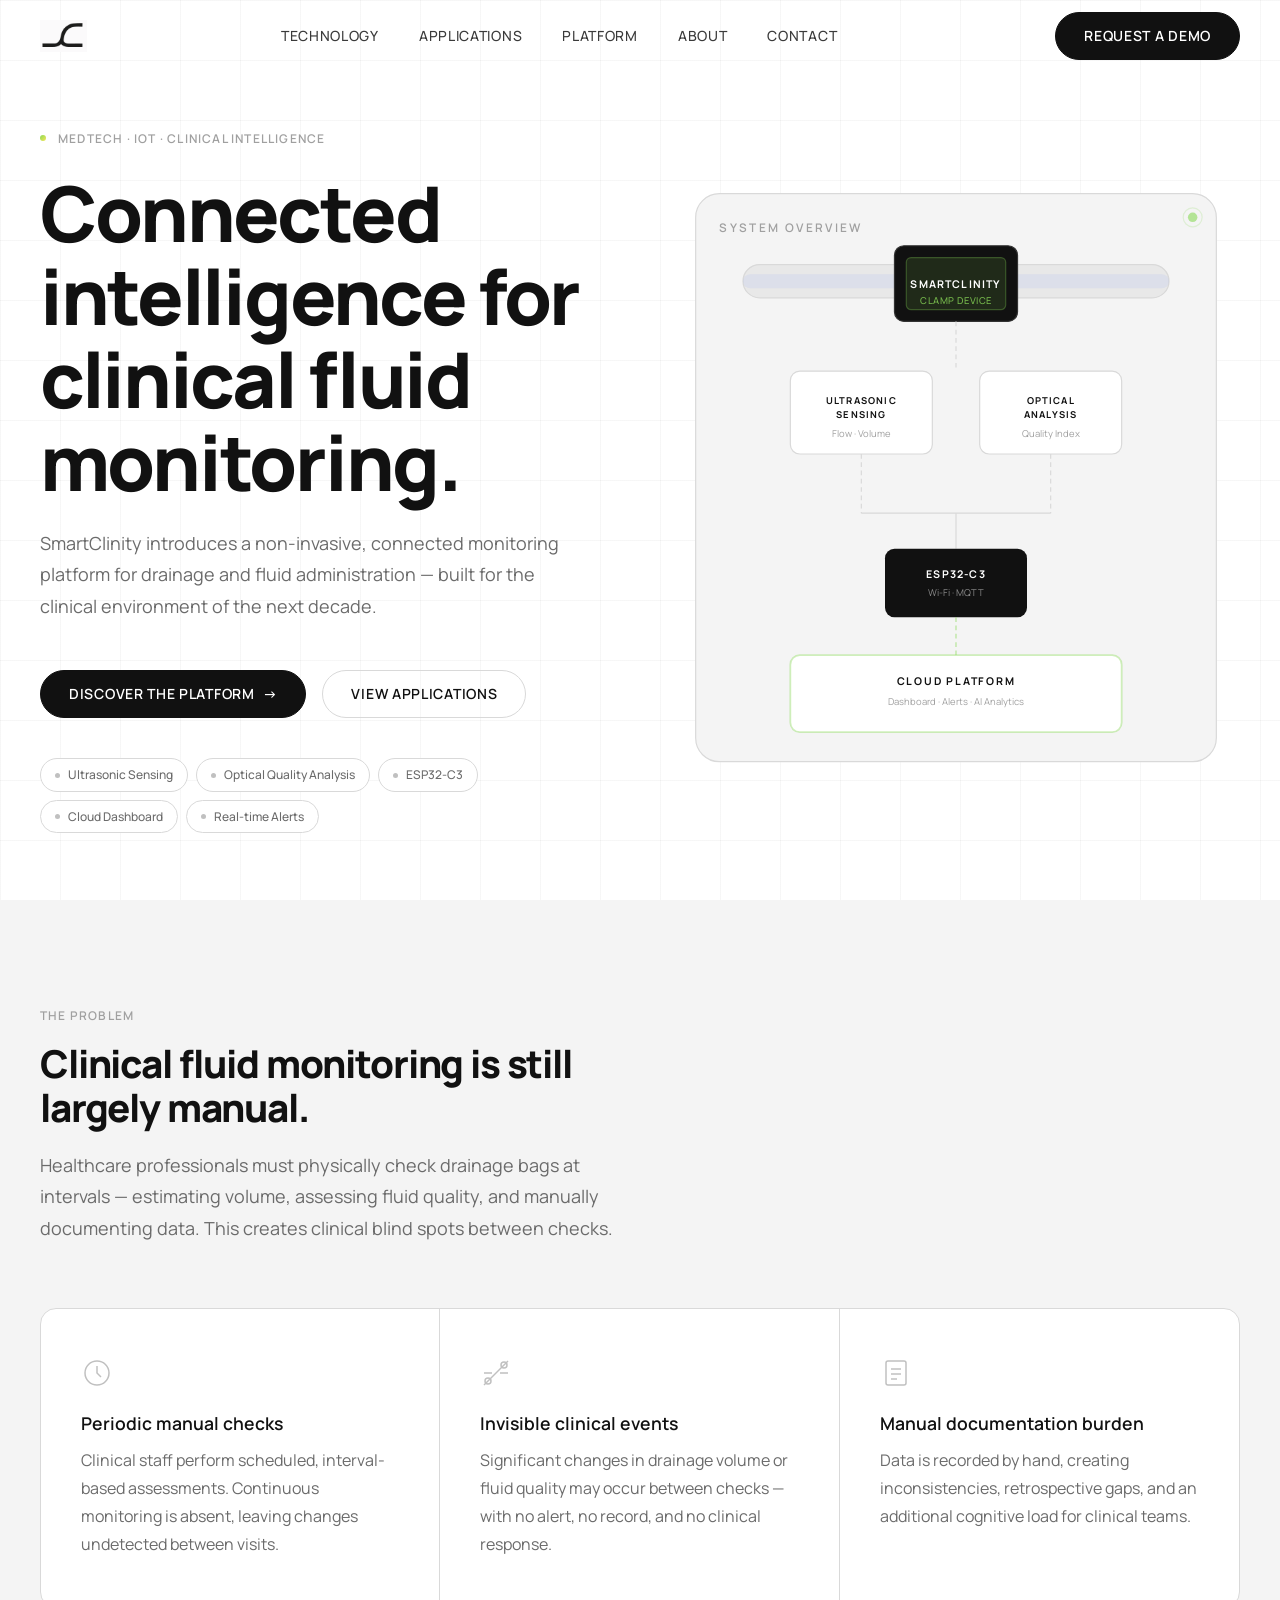
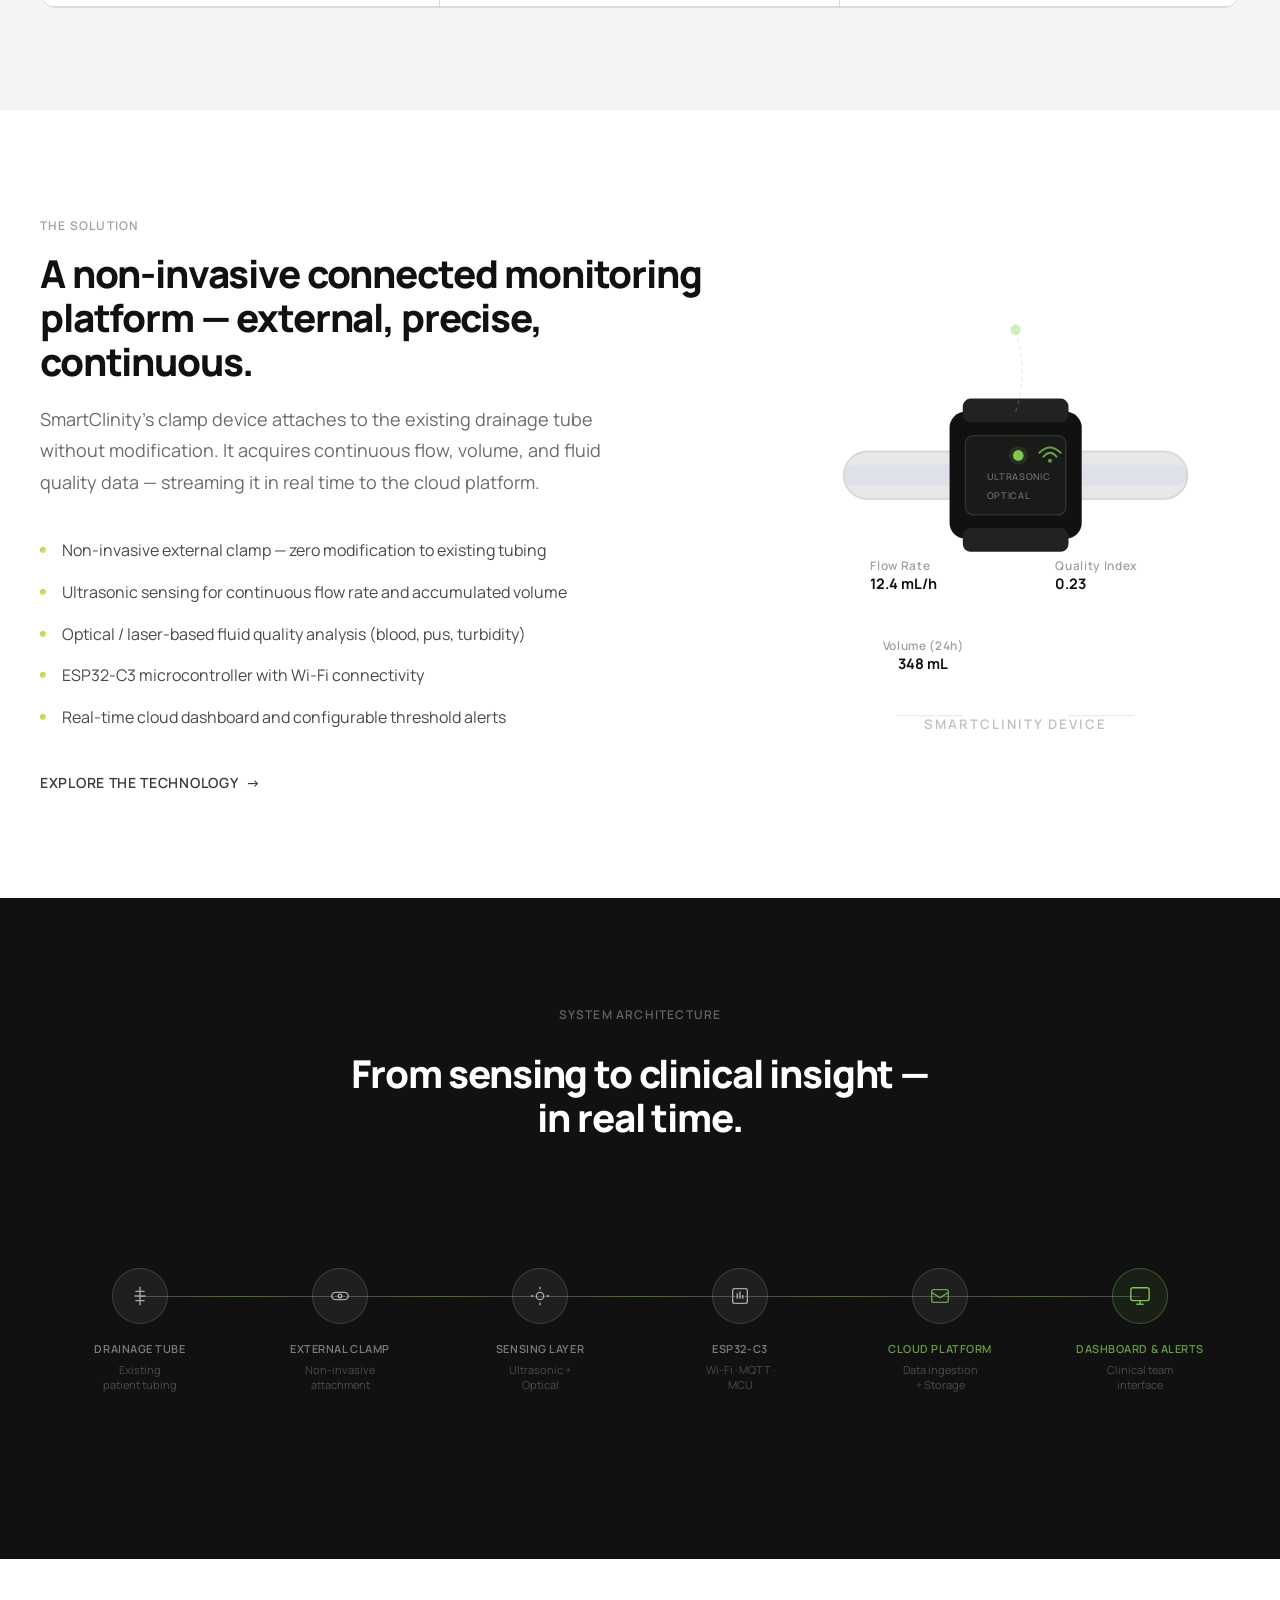
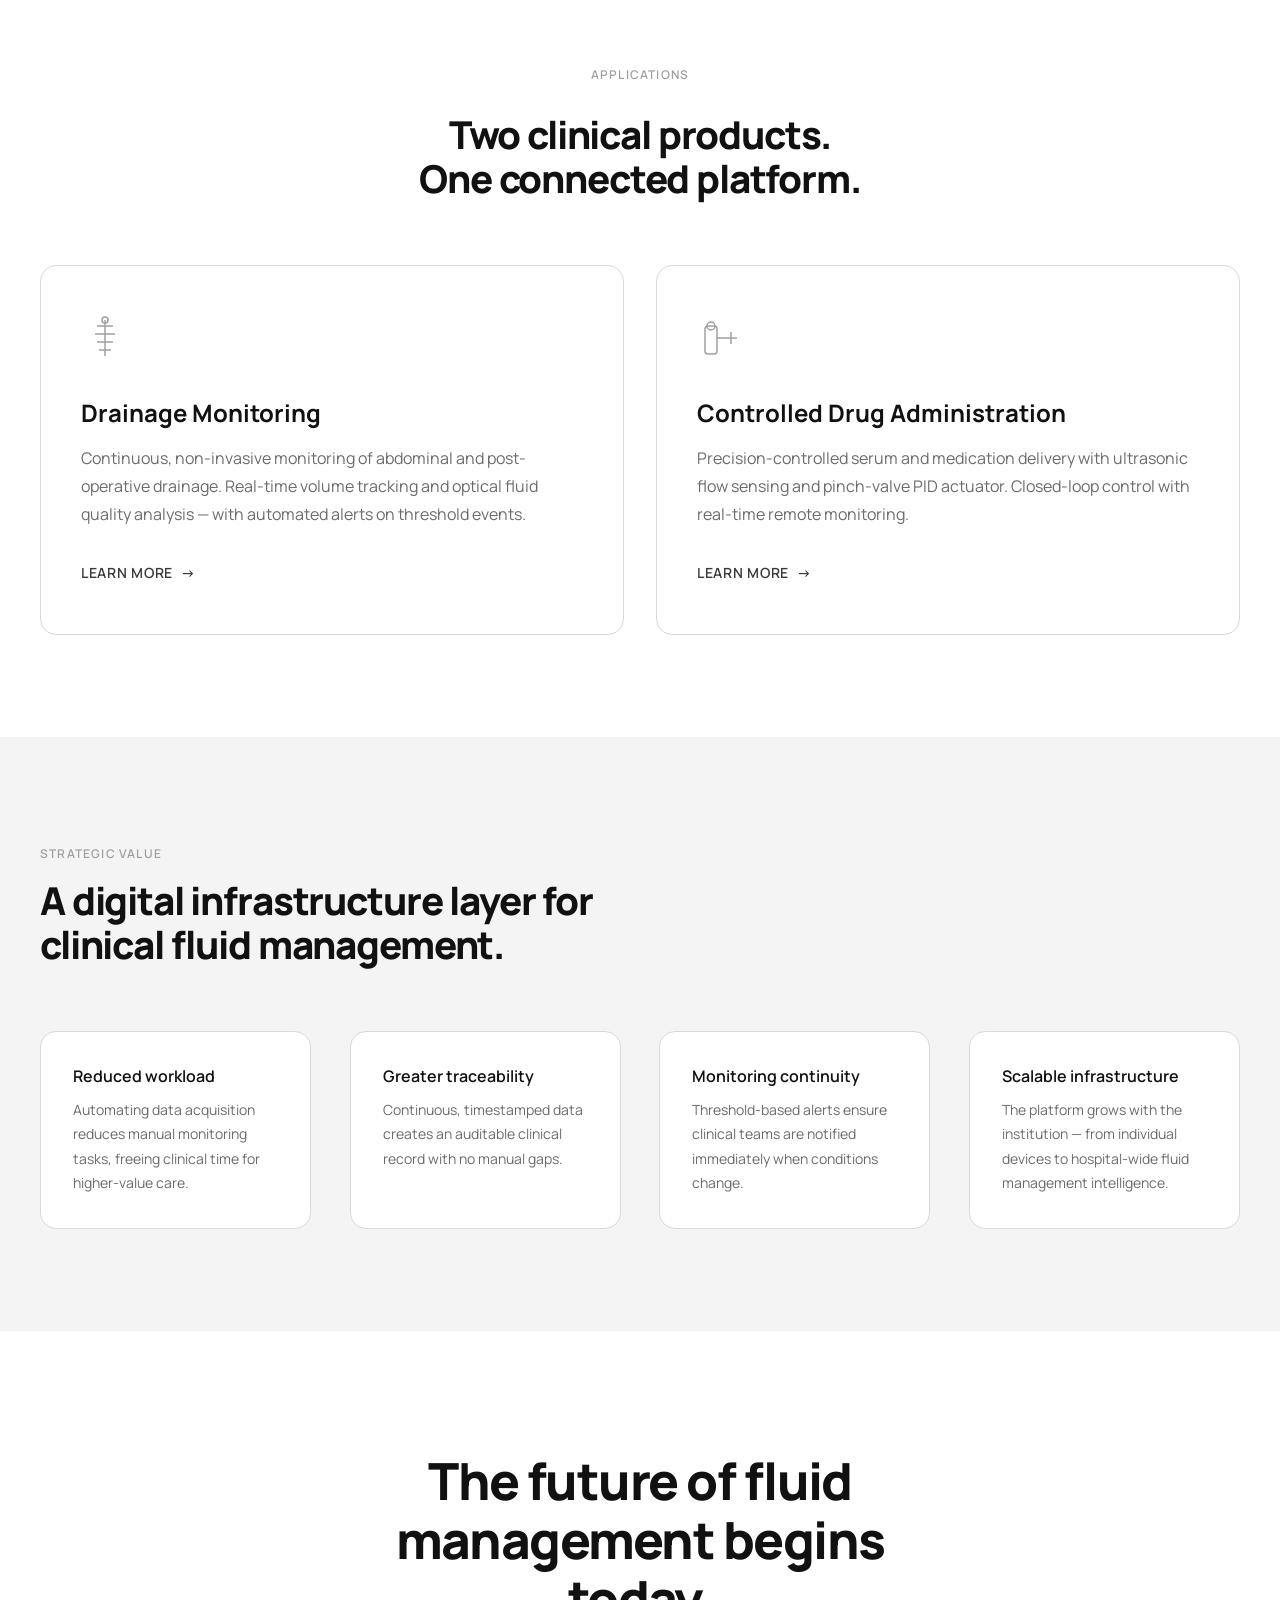
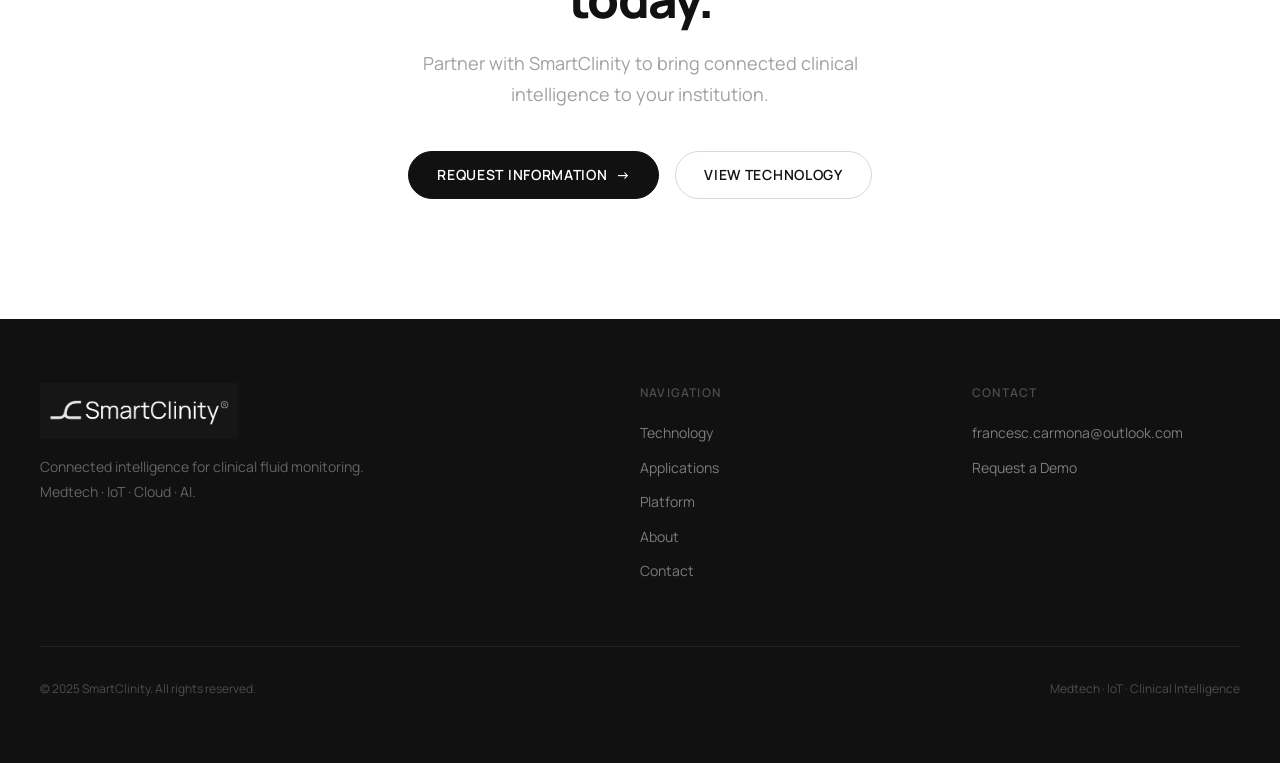
==== index.html @ 332228f5 "feat: initial production release — SmartClinity website - 6-page static site (Home, Technology, Appl" ====
<!DOCTYPE html>
<html lang="en">
<head>
  <meta charset="UTF-8" />
  <meta name="viewport" content="width=device-width, initial-scale=1.0" />
  <title>SmartClinity — Connected Intelligence for Clinical Fluid Monitoring</title>
  <meta name="description" content="SmartClinity is a medtech company combining IoT, automation, and cloud intelligence to transform how clinical fluids are monitored and managed." />
  <link rel="preconnect" href="https://fonts.googleapis.com" />
  <link rel="preconnect" href="https://fonts.gstatic.com" crossorigin />
  <link href="https://fonts.googleapis.com/css2?family=Manrope:wght@300;400;500;600;700;800&display=swap" rel="stylesheet" />
  <link rel="stylesheet" href="css/tokens.css" />
  <link rel="stylesheet" href="css/reset.css" />
  <link rel="stylesheet" href="css/layout.css" />
  <link rel="stylesheet" href="css/animations.css" />
  <link rel="stylesheet" href="css/components.css" />
  <style>
    /* ── Home-specific styles ── */
    .hero-home {
      min-height: 100vh;
      display: grid;
      grid-template-columns: 1fr 1fr;
      align-items: center;
      gap: var(--space-64);
      padding-top: var(--nav-height);
      position: relative;
      overflow: hidden;
    }
    @media (max-width: 900px) {
      .hero-home { grid-template-columns: 1fr; }
      .hero-diagram-col { display: none; }
    }
    .hero-diagram-col {
      display: flex;
      align-items: center;
      justify-content: center;
    }
    /* Problem section */
    .problem-stat {
      padding: var(--space-48) var(--space-40);
      border-bottom: var(--border-thin);
    }
    .problem-stat:not(:last-child) {
      border-right: var(--border-thin);
    }
    .problem-stat__icon {
      width: 32px;
      height: 32px;
      margin-bottom: var(--space-20);
      color: var(--grey-200);
    }
    .problem-stat__title {
      font-size: 1.1rem;
      font-weight: var(--fw-semibold);
      color: var(--grey-900);
      margin-bottom: var(--space-8);
    }
    .problem-stat__body {
      font-size: var(--fs-body);
      color: var(--grey-500);
      line-height: var(--lh-relaxed);
    }
    @media (max-width: 768px) {
      .problem-stat:not(:last-child) { border-right: none; }
      .problem-stat { border-bottom: var(--border-thin); }
    }
    /* Flow diagram */
    .flow-nodes {
      display: flex;
      align-items: flex-start;
      justify-content: center;
      gap: 0;
      position: relative;
      padding: var(--space-64) 0;
    }
    .flow-node {
      display: flex;
      flex-direction: column;
      align-items: center;
      text-align: center;
      flex: 1;
      position: relative;
    }
    .flow-node:not(:last-child)::after {
      content: '';
      position: absolute;
      top: 28px;
      right: -50%;
      width: 100%;
      height: 1px;
      background: linear-gradient(90deg, rgba(255,255,255,0.2), rgba(137,217,87,0.5), rgba(255,255,255,0.2));
      z-index: 0;
    }
    .flow-node__circle {
      width: 56px;
      height: 56px;
      border-radius: 50%;
      border: 1px solid rgba(255,255,255,0.15);
      background: rgba(255,255,255,0.06);
      display: flex;
      align-items: center;
      justify-content: center;
      margin-bottom: var(--space-16);
      position: relative;
      z-index: 1;
      transition: border-color var(--transition-base), background var(--transition-base);
    }
    .flow-node:hover .flow-node__circle {
      border-color: rgba(137,217,87,0.5);
      background: rgba(137,217,87,0.08);
    }
    .flow-node__label {
      font-size: 11px;
      font-weight: var(--fw-semibold);
      text-transform: uppercase;
      letter-spacing: var(--ls-wide);
      color: rgba(255,255,255,0.45);
      margin-bottom: var(--space-4);
    }
    .flow-node__desc {
      font-size: 11px;
      color: rgba(255,255,255,0.25);
      line-height: 1.4;
      max-width: 80px;
    }
    @media (max-width: 640px) {
      .flow-nodes {
        flex-direction: column;
        align-items: center;
        gap: var(--space-32);
      }
      .flow-node { width: 100%; }
      .flow-node:not(:last-child)::after { display: none; }
    }
  </style>
</head>
<body>

<!-- ══════════════════════════════════ NAV ══ -->
<nav class="nav" id="main-nav">
  <div class="container">
    <div class="nav__inner">
      <a href="index.html" class="nav__logo">
        <img src="SímbolSmartClinity.png" alt="SmartClinity" />
      </a>
      <div class="nav__links">
        <a href="technology.html" class="nav__link">Technology</a>
        <a href="applications.html" class="nav__link">Applications</a>
        <a href="platform.html" class="nav__link">Platform</a>
        <a href="about.html" class="nav__link">About</a>
        <a href="contact.html" class="nav__link">Contact</a>
      </div>
      <div class="nav__cta">
        <a href="contact.html" class="btn btn--primary">Request a Demo</a>
      </div>
      <button class="nav__hamburger" id="hamburger" aria-label="Menu">
        <span></span><span></span><span></span>
      </button>
    </div>
  </div>
</nav>

<!-- Mobile menu -->
<div class="nav__mobile" id="mobile-menu">
  <a href="technology.html" class="nav__link">Technology</a>
  <a href="applications.html" class="nav__link">Applications</a>
  <a href="platform.html" class="nav__link">Platform</a>
  <a href="about.html" class="nav__link">About</a>
  <a href="contact.html" class="nav__link">Contact</a>
  <a href="contact.html" class="btn btn--primary">Request a Demo</a>
</div>

<!-- ══════════════════════════════════ HERO ══ -->
<section class="section" style="padding:0; min-height:100vh; display:flex; align-items:center; position:relative; overflow:hidden;">
  <div class="hero__bg-grid"></div>
  <div class="container" style="width:100%;">
    <div class="hero-home" style="padding-block: calc(var(--nav-height) + 3rem) 4rem;">

      <!-- Left col -->
      <div>
        <div class="hero__eyebrow reveal">
          <span class="hero__eyebrow-dot"></span>
          <span class="hero__eyebrow-text">Medtech · IoT · Clinical Intelligence</span>
        </div>
        <h1 class="hero__headline reveal reveal-delay-1">
          Connected intelligence for clinical fluid monitoring.
        </h1>
        <p class="hero__sub reveal reveal-delay-2">
          SmartClinity introduces a non-invasive, connected monitoring platform for drainage and fluid administration — built for the clinical environment of the next decade.
        </p>
        <div class="hero__actions reveal reveal-delay-3">
          <a href="technology.html" class="btn btn--primary">
            Discover the Platform <span class="btn__arrow">→</span>
          </a>
          <a href="applications.html" class="btn btn--ghost">View Applications</a>
        </div>

        <!-- Tech pills -->
        <div style="display:flex; flex-wrap:wrap; gap: var(--space-8); margin-top: var(--space-40);" class="reveal reveal-delay-4">
          <span class="tech-pill"><span class="tech-pill__dot"></span>Ultrasonic Sensing</span>
          <span class="tech-pill"><span class="tech-pill__dot"></span>Optical Quality Analysis</span>
          <span class="tech-pill"><span class="tech-pill__dot"></span>ESP32-C3</span>
          <span class="tech-pill"><span class="tech-pill__dot"></span>Cloud Dashboard</span>
          <span class="tech-pill"><span class="tech-pill__dot"></span>Real-time Alerts</span>
        </div>
      </div>

      <!-- Right col: system diagram -->
      <div class="hero-diagram-col reveal-scale reveal-delay-2">
        <svg viewBox="0 0 480 520" fill="none" xmlns="http://www.w3.org/2000/svg" style="max-width:630px; width:100%;">
          <!-- Background card -->
          <rect x="20" y="20" width="440" height="480" rx="20" fill="#f4f4f4" stroke="#d9d9d9" stroke-width="1"/>

          <!-- Label -->
          <text x="40" y="52" font-family="Manrope, sans-serif" font-size="10" font-weight="600" fill="#a0a0a0" letter-spacing="2">SYSTEM OVERVIEW</text>

          <!-- Tube representation -->
          <rect x="60" y="80" width="360" height="28" rx="14" fill="#e8e8e8" stroke="#d9d9d9" stroke-width="1"/>
          <rect x="60" y="88" width="360" height="12" rx="6" fill="rgba(81,112,255,0.08)"/>
          <text x="240" y="99" font-family="Manrope, sans-serif" font-size="9" font-weight="600" fill="#a0a0a0" text-anchor="middle" letter-spacing="1.5">DRAINAGE TUBE</text>

          <!-- Clamp device -->
          <rect x="188" y="64" width="104" height="64" rx="8" fill="#111111" stroke="#333333" stroke-width="1"/>
          <rect x="198" y="74" width="84" height="44" rx="4" fill="rgba(137,217,87,0.12)" stroke="rgba(137,217,87,0.3)" stroke-width="1"/>
          <text x="240" y="100" font-family="Manrope, sans-serif" font-size="9" font-weight="700" fill="white" text-anchor="middle" letter-spacing="1">SMARTCLINITY</text>
          <text x="240" y="113" font-family="Manrope, sans-serif" font-size="8" font-weight="500" fill="rgba(137,217,87,0.8)" text-anchor="middle" letter-spacing="0.5">CLAMP DEVICE</text>

          <!-- Signal lines down from clamp -->
          <line x1="240" y1="128" x2="240" y2="170" stroke="#d9d9d9" stroke-width="1" stroke-dasharray="4 3"/>

          <!-- Sensing block -->
          <rect x="100" y="170" width="120" height="70" rx="8" fill="white" stroke="#d9d9d9" stroke-width="1"/>
          <text x="160" y="198" font-family="Manrope,sans-serif" font-size="8" font-weight="700" fill="#111" text-anchor="middle" letter-spacing="1">ULTRASONIC</text>
          <text x="160" y="210" font-family="Manrope,sans-serif" font-size="8" font-weight="700" fill="#111" text-anchor="middle" letter-spacing="1">SENSING</text>
          <text x="160" y="226" font-family="Manrope,sans-serif" font-size="8" font-weight="400" fill="#a0a0a0" text-anchor="middle">Flow · Volume</text>

          <rect x="260" y="170" width="120" height="70" rx="8" fill="white" stroke="#d9d9d9" stroke-width="1"/>
          <text x="320" y="198" font-family="Manrope,sans-serif" font-size="8" font-weight="700" fill="#111" text-anchor="middle" letter-spacing="1">OPTICAL</text>
          <text x="320" y="210" font-family="Manrope,sans-serif" font-size="8" font-weight="700" fill="#111" text-anchor="middle" letter-spacing="1">ANALYSIS</text>
          <text x="320" y="226" font-family="Manrope,sans-serif" font-size="8" font-weight="400" fill="#a0a0a0" text-anchor="middle">Quality Index</text>

          <!-- Lines sensor to ESP -->
          <line x1="160" y1="240" x2="160" y2="290" stroke="#d9d9d9" stroke-width="1" stroke-dasharray="4 3"/>
          <line x1="320" y1="240" x2="320" y2="290" stroke="#d9d9d9" stroke-width="1" stroke-dasharray="4 3"/>
          <line x1="160" y1="290" x2="320" y2="290" stroke="#d9d9d9" stroke-width="1"/>
          <line x1="240" y1="290" x2="240" y2="320" stroke="#d9d9d9" stroke-width="1"/>

          <!-- ESP32 -->
          <rect x="180" y="320" width="120" height="58" rx="8" fill="#111111"/>
          <text x="240" y="345" font-family="Manrope,sans-serif" font-size="9" font-weight="700" fill="white" text-anchor="middle" letter-spacing="1">ESP32-C3</text>
          <text x="240" y="360" font-family="Manrope,sans-serif" font-size="8" font-weight="400" fill="rgba(255,255,255,0.5)" text-anchor="middle">Wi-Fi · MQTT</text>

          <!-- Line to cloud -->
          <line x1="240" y1="378" x2="240" y2="410" stroke="rgba(137,217,87,0.4)" stroke-width="1.5" stroke-dasharray="4 3"/>

          <!-- Cloud / Dashboard -->
          <rect x="100" y="410" width="280" height="65" rx="8" fill="white" stroke="rgba(137,217,87,0.4)" stroke-width="1.5"/>
          <text x="240" y="435" font-family="Manrope,sans-serif" font-size="9" font-weight="700" fill="#111" text-anchor="middle" letter-spacing="1.5">CLOUD PLATFORM</text>
          <text x="240" y="452" font-family="Manrope,sans-serif" font-size="8" font-weight="400" fill="#a0a0a0" text-anchor="middle">Dashboard · Alerts · AI Analytics</text>

          <!-- Accent dot top right -->
          <circle cx="440" cy="40" r="4" fill="#89d957" opacity="0.6"/>
          <circle cx="440" cy="40" r="8" stroke="#89d957" stroke-width="1" opacity="0.2"/>
        </svg>
      </div>

    </div>
  </div>
</section>

<!-- ══════════════════════════════════ PROBLEM ══ -->
<section class="section section--grey" id="problem">
  <div class="container">
    <div class="section-header reveal">
      <span class="section-label">The Problem</span>
      <h2 style="font-size: var(--fs-h2); font-weight: var(--fw-extrabold); letter-spacing: var(--ls-tight); color: var(--grey-900); max-width:22ch;">
        Clinical fluid monitoring is still largely manual.
      </h2>
      <p class="lead" style="color:var(--grey-500); max-width:54ch;">
        Healthcare professionals must physically check drainage bags at intervals — estimating volume, assessing fluid quality, and manually documenting data. This creates clinical blind spots between checks.
      </p>
    </div>

    <div style="border: var(--border-thin); border-radius: var(--radius-lg); overflow:hidden; background:var(--white);">
      <div style="display:grid; grid-template-columns: repeat(3, 1fr);">

        <div class="problem-stat reveal">
          <div class="problem-stat__icon">
            <svg viewBox="0 0 32 32" fill="none" stroke="currentColor" stroke-width="1.5">
              <circle cx="16" cy="16" r="12"/>
              <polyline points="16,9 16,16 20,20"/>
            </svg>
          </div>
          <div class="problem-stat__title">Periodic manual checks</div>
          <div class="problem-stat__body">
            Clinical staff perform scheduled, interval-based assessments. Continuous monitoring is absent, leaving changes undetected between visits.
          </div>
        </div>

        <div class="problem-stat reveal reveal-delay-1">
          <div class="problem-stat__icon">
            <svg viewBox="0 0 32 32" fill="none" stroke="currentColor" stroke-width="1.5">
              <path d="M4 28L28 4"/><circle cx="8" cy="24" r="3"/><circle cx="24" cy="8" r="3"/>
              <path d="M4 16h8M20 16h8"/>
            </svg>
          </div>
          <div class="problem-stat__title">Invisible clinical events</div>
          <div class="problem-stat__body">
            Significant changes in drainage volume or fluid quality may occur between checks — with no alert, no record, and no clinical response.
          </div>
        </div>

        <div class="problem-stat reveal reveal-delay-2">
          <div class="problem-stat__icon">
            <svg viewBox="0 0 32 32" fill="none" stroke="currentColor" stroke-width="1.5">
              <rect x="6" y="4" width="20" height="24" rx="2"/>
              <line x1="11" y1="12" x2="21" y2="12"/>
              <line x1="11" y1="17" x2="21" y2="17"/>
              <line x1="11" y1="22" x2="17" y2="22"/>
            </svg>
          </div>
          <div class="problem-stat__title">Manual documentation burden</div>
          <div class="problem-stat__body">
            Data is recorded by hand, creating inconsistencies, retrospective gaps, and an additional cognitive load for clinical teams.
          </div>
        </div>

      </div>
    </div>
  </div>
</section>

<!-- ══════════════════════════════════ SOLUTION ══ -->
<section class="section" id="solution">
  <div class="container">
    <div class="split split--60-40">

      <div>
        <span class="section-label reveal">The Solution</span>
        <h2 style="font-size: var(--fs-h2); font-weight: var(--fw-extrabold); letter-spacing:var(--ls-tight); color:var(--grey-900); margin-bottom:var(--space-20); line-height:1.15;" class="reveal reveal-delay-1">
          A non-invasive connected monitoring platform — external, precise, continuous.
        </h2>
        <p style="font-size:var(--fs-body-lg); color:var(--grey-500); line-height:var(--lh-relaxed); margin-bottom:var(--space-40); max-width:52ch;" class="reveal reveal-delay-2">
          SmartClinity's clamp device attaches to the existing drainage tube without modification. It acquires continuous flow, volume, and fluid quality data — streaming it in real time to the cloud platform.
        </p>
        <div class="feature-list reveal reveal-delay-3">
          <div class="feature-item"><span class="feature-item__dot"></span>Non-invasive external clamp — zero modification to existing tubing</div>
          <div class="feature-item"><span class="feature-item__dot"></span>Ultrasonic sensing for continuous flow rate and accumulated volume</div>
          <div class="feature-item"><span class="feature-item__dot"></span>Optical / laser-based fluid quality analysis (blood, pus, turbidity)</div>
          <div class="feature-item"><span class="feature-item__dot"></span>ESP32-C3 microcontroller with Wi-Fi connectivity</div>
          <div class="feature-item"><span class="feature-item__dot"></span>Real-time cloud dashboard and configurable threshold alerts</div>
        </div>
        <div style="margin-top: var(--space-40);" class="reveal reveal-delay-4">
          <a href="technology.html" class="link-arrow">Explore the technology <span class="arrow">→</span></a>
        </div>
      </div>

      <!-- Right: device concept illustration -->
      <div class="reveal-scale reveal-delay-2" style="display:flex;align-items:center;justify-content:center;">
        <svg viewBox="0 0 340 400" fill="none" xmlns="http://www.w3.org/2000/svg" style="max-width:510px;width:100%;">
          <!-- Tube -->
          <rect x="40" y="160" width="260" height="36" rx="18" fill="#e8e8e8" stroke="#d9d9d9" stroke-width="1.5"/>
          <rect x="40" y="170" width="260" height="16" rx="8" fill="rgba(81,112,255,0.06)"/>

          <!-- Clamp body -->
          <rect x="120" y="130" width="100" height="96" rx="12" fill="#111111"/>

          <!-- Clamp arms top/bottom -->
          <rect x="130" y="120" width="80" height="18" rx="6" fill="#222222"/>
          <rect x="130" y="218" width="80" height="18" rx="6" fill="#222222"/>

          <!-- Device face -->
          <rect x="132" y="148" width="76" height="60" rx="6" fill="#1a1a1a" stroke="rgba(137,217,87,0.2)" stroke-width="1"/>

          <!-- LED indicator -->
          <circle cx="172" cy="163" r="4" fill="#89d957" opacity="0.9"/>
          <circle cx="172" cy="163" r="7" fill="#89d957" opacity="0.12"/>

          <!-- Sensor icons on device -->
          <text x="148" y="182" font-family="Manrope,sans-serif" font-size="7" fill="rgba(255,255,255,0.4)" font-weight="500" letter-spacing="0.5">ULTRASONIC</text>
          <text x="148" y="196" font-family="Manrope,sans-serif" font-size="7" fill="rgba(255,255,255,0.4)" font-weight="500" letter-spacing="0.5">OPTICAL</text>

          <!-- Wi-Fi symbol (top-right of device face, clear of text) -->
          <g transform="translate(196,161)">
            <path d="M-8 0 Q0 -8 8 0" stroke="rgba(137,217,87,0.7)" stroke-width="1.5" fill="none" stroke-linecap="round"/>
            <path d="M-5 3 Q0 -3 5 3" stroke="rgba(137,217,87,0.7)" stroke-width="1.5" fill="none" stroke-linecap="round"/>
            <circle cx="0" cy="6" r="1.5" fill="rgba(137,217,87,0.7)"/>
          </g>

          <!-- Signal wave up -->
          <path d="M170 130 Q180 100 170 70" stroke="rgba(137,217,87,0.3)" stroke-width="1" stroke-dasharray="3 3"/>
          <circle cx="170" cy="68" r="4" fill="rgba(137,217,87,0.4)"/>

          <!-- Data labels -->
          <text x="60" y="250" font-family="Manrope,sans-serif" font-size="9" fill="#a0a0a0" font-weight="600" letter-spacing="0.5">Flow Rate</text>
          <text x="60" y="264" font-family="Manrope,sans-serif" font-size="11" fill="#111" font-weight="700">12.4 mL/h</text>

          <text x="200" y="250" font-family="Manrope,sans-serif" font-size="9" fill="#a0a0a0" font-weight="600" letter-spacing="0.5">Quality Index</text>
          <text x="200" y="264" font-family="Manrope,sans-serif" font-size="11" fill="#111" font-weight="700">0.23</text>

          <text x="100" y="310" font-family="Manrope,sans-serif" font-size="9" fill="#a0a0a0" font-weight="600" letter-spacing="0.5" text-anchor="middle">Volume (24h)</text>
          <text x="100" y="325" font-family="Manrope,sans-serif" font-size="11" fill="#111" font-weight="700" text-anchor="middle">348 mL</text>

          <!-- Label -->
          <text x="170" y="370" font-family="Manrope,sans-serif" font-size="10" fill="#c0c0c0" font-weight="600" text-anchor="middle" letter-spacing="1.5">SMARTCLINITY DEVICE</text>
          <line x1="80" y1="360" x2="130" y2="360" stroke="#d9d9d9" stroke-width="0.5"/>
          <line x1="210" y1="360" x2="260" y2="360" stroke="#d9d9d9" stroke-width="0.5"/>
        </svg>
      </div>

    </div>
  </div>
</section>

<!-- ══════════════════════════════════ HOW IT WORKS ══ -->
<section class="section section--dark" id="how-it-works">
  <div class="container">
    <div class="section-header--center" style="max-width:600px; margin-inline:auto; text-align:center; margin-bottom:var(--space-64);">
      <span class="section-label reveal">System Architecture</span>
      <h2 style="font-size:var(--fs-h2); font-weight:var(--fw-extrabold); letter-spacing:var(--ls-tight); color:var(--white); line-height:1.15; margin-top:var(--space-12);" class="reveal reveal-delay-1">
        From sensing to clinical insight — in real time.
      </h2>
    </div>

    <div class="flow-nodes reveal">
      <div class="flow-node">
        <div class="flow-node__circle">
          <svg width="22" height="22" viewBox="0 0 24 24" fill="none" stroke="rgba(255,255,255,0.6)" stroke-width="1.5">
            <path d="M12 2L12 22M7 7h10M6 12h12M7 17h10"/>
          </svg>
        </div>
        <div class="flow-node__label">Drainage Tube</div>
        <div class="flow-node__desc">Existing patient tubing</div>
      </div>
      <div class="flow-node">
        <div class="flow-node__circle">
          <svg width="22" height="22" viewBox="0 0 24 24" fill="none" stroke="rgba(255,255,255,0.6)" stroke-width="1.5">
            <rect x="3" y="8" width="18" height="8" rx="4"/>
            <circle cx="12" cy="12" r="2"/>
          </svg>
        </div>
        <div class="flow-node__label">External Clamp</div>
        <div class="flow-node__desc">Non-invasive attachment</div>
      </div>
      <div class="flow-node">
        <div class="flow-node__circle">
          <svg width="22" height="22" viewBox="0 0 24 24" fill="none" stroke="rgba(255,255,255,0.6)" stroke-width="1.5">
            <circle cx="12" cy="12" r="4"/>
            <path d="M12 2v3M12 19v3M2 12h3M19 12h3"/>
          </svg>
        </div>
        <div class="flow-node__label">Sensing Layer</div>
        <div class="flow-node__desc">Ultrasonic + Optical</div>
      </div>
      <div class="flow-node">
        <div class="flow-node__circle">
          <svg width="22" height="22" viewBox="0 0 24 24" fill="none" stroke="rgba(255,255,255,0.6)" stroke-width="1.5">
            <rect x="4" y="4" width="16" height="16" rx="2"/>
            <line x1="9" y1="9" x2="9" y2="15"/>
            <line x1="12" y1="7" x2="12" y2="15"/>
            <line x1="15" y1="11" x2="15" y2="15"/>
          </svg>
        </div>
        <div class="flow-node__label">ESP32-C3</div>
        <div class="flow-node__desc">Wi-Fi · MQTT · MCU</div>
      </div>
      <div class="flow-node">
        <div class="flow-node__circle">
          <svg width="22" height="22" viewBox="0 0 24 24" fill="none" stroke="rgba(137,217,87,0.7)" stroke-width="1.5">
            <path d="M3 8l7.89 5.26a2 2 0 002.22 0L21 8M5 19h14a2 2 0 002-2V7a2 2 0 00-2-2H5a2 2 0 00-2 2v10a2 2 0 002 2z"/>
          </svg>
        </div>
        <div class="flow-node__label" style="color:rgba(137,217,87,0.7);">Cloud Platform</div>
        <div class="flow-node__desc">Data ingestion + Storage</div>
      </div>
      <div class="flow-node">
        <div class="flow-node__circle" style="border-color:rgba(137,217,87,0.3); background:rgba(137,217,87,0.08);">
          <svg width="22" height="22" viewBox="0 0 24 24" fill="none" stroke="rgba(137,217,87,0.9)" stroke-width="1.5">
            <rect x="2" y="3" width="20" height="14" rx="2"/>
            <line x1="8" y1="21" x2="16" y2="21"/>
            <line x1="12" y1="17" x2="12" y2="21"/>
          </svg>
        </div>
        <div class="flow-node__label" style="color:rgba(137,217,87,0.7);">Dashboard & Alerts</div>
        <div class="flow-node__desc">Clinical team interface</div>
      </div>
    </div>
  </div>
</section>

<!-- ══════════════════════════════════ APPLICATIONS PREVIEW ══ -->
<section class="section" id="applications">
  <div class="container">
    <div class="section-header--center reveal">
      <span class="section-label">Applications</span>
      <h2 style="font-size:var(--fs-h2); font-weight:var(--fw-extrabold); letter-spacing:var(--ls-tight); color:var(--grey-900); margin-top:var(--space-12);">
        Two clinical products.<br/>One connected platform.
      </h2>
    </div>

    <div class="grid-2" style="gap: var(--space-32);">

      <!-- Drainage -->
      <div class="app-card reveal">
        <svg class="app-card__icon" viewBox="0 0 48 48" fill="none" stroke="#a0a0a0" stroke-width="1.5">
          <path d="M24 6v36M16 12h16M14 20h20M16 28h16M18 36h12"/>
          <circle cx="24" cy="6" r="3"/>
        </svg>
        <div class="app-card__title">Drainage Monitoring</div>
        <div class="app-card__desc">
          Continuous, non-invasive monitoring of abdominal and post-operative drainage. Real-time volume tracking and optical fluid quality analysis — with automated alerts on threshold events.
        </div>
        <a href="applications.html#drainage" class="link-arrow">Learn more <span class="arrow">→</span></a>
      </div>

      <!-- Drug admin -->
      <div class="app-card reveal reveal-delay-1">
        <svg class="app-card__icon" viewBox="0 0 48 48" fill="none" stroke="#a0a0a0" stroke-width="1.5">
          <rect x="8" y="12" width="12" height="28" rx="3"/>
          <path d="M20 24h20M34 18v12"/>
          <circle cx="14" cy="12" r="4"/>
        </svg>
        <div class="app-card__title">Controlled Drug Administration</div>
        <div class="app-card__desc">
          Precision-controlled serum and medication delivery with ultrasonic flow sensing and pinch-valve PID actuator. Closed-loop control with real-time remote monitoring.
        </div>
        <a href="applications.html#admin" class="link-arrow">Learn more <span class="arrow">→</span></a>
      </div>

    </div>
  </div>
</section>

<!-- ══════════════════════════════════ STRATEGIC VALUE ══ -->
<section class="section section--grey" id="value">
  <div class="container">
    <div class="section-header reveal">
      <span class="section-label">Strategic Value</span>
      <h2 style="font-size:var(--fs-h2); font-weight:var(--fw-extrabold); letter-spacing:var(--ls-tight); color:var(--grey-900); max-width:22ch; line-height:1.15;">
        A digital infrastructure layer for clinical fluid management.
      </h2>
    </div>
    <div class="grid-4">
      <div class="value-item reveal">
        <div class="value-item__title">Reduced workload</div>
        <div class="value-item__desc">Automating data acquisition reduces manual monitoring tasks, freeing clinical time for higher-value care.</div>
      </div>
      <div class="value-item reveal reveal-delay-1">
        <div class="value-item__title">Greater traceability</div>
        <div class="value-item__desc">Continuous, timestamped data creates an auditable clinical record with no manual gaps.</div>
      </div>
      <div class="value-item reveal reveal-delay-2">
        <div class="value-item__title">Monitoring continuity</div>
        <div class="value-item__desc">Threshold-based alerts ensure clinical teams are notified immediately when conditions change.</div>
      </div>
      <div class="value-item reveal reveal-delay-3">
        <div class="value-item__title">Scalable infrastructure</div>
        <div class="value-item__desc">The platform grows with the institution — from individual devices to hospital-wide fluid management intelligence.</div>
      </div>
    </div>
  </div>
</section>

<!-- ══════════════════════════════════ CTA ══ -->
<section class="cta-section reveal">
  <div class="container">
    <h2 class="cta-section__headline">The future of fluid management begins today.</h2>
    <p class="cta-section__sub">Partner with SmartClinity to bring connected clinical intelligence to your institution.</p>
    <div class="cta-section__actions">
      <a href="contact.html" class="btn btn--primary">Request Information <span class="btn__arrow">→</span></a>
      <a href="technology.html" class="btn btn--ghost">View Technology</a>
    </div>
  </div>
</section>

<!-- ══════════════════════════════════ FOOTER ══ -->
<footer class="footer">
  <div class="container">
    <div class="footer__inner">
      <div>
        <div class="footer__logo">
          <img src="LogoSmartClinity.png" alt="SmartClinity" />
        </div>
        <p class="footer__tagline">Connected intelligence for clinical fluid monitoring. Medtech · IoT · Cloud · AI.</p>
      </div>
      <div>
        <div class="footer__col-title">Navigation</div>
        <div class="footer__links">
          <a href="technology.html" class="footer__link">Technology</a>
          <a href="applications.html" class="footer__link">Applications</a>
          <a href="platform.html" class="footer__link">Platform</a>
          <a href="about.html" class="footer__link">About</a>
          <a href="contact.html" class="footer__link">Contact</a>
        </div>
      </div>
      <div>
        <div class="footer__col-title">Contact</div>
        <div class="footer__links">
          <a href="mailto:francesc.carmona@outlook.com" class="footer__link">francesc.carmona@outlook.com</a>
          <a href="contact.html" class="footer__link">Request a Demo</a>
        </div>
      </div>
    </div>
    <div class="footer__bottom">
      <span class="footer__copy">© 2025 SmartClinity. All rights reserved.</span>
      <span class="footer__copy">Medtech · IoT · Clinical Intelligence</span>
    </div>
  </div>
</footer>

<script src="js/nav.js"></script>
<script src="js/scroll-reveal.js"></script>
</body>
</html>
---- css/tokens.css ----
/* ============================================================
   SmartClinity — Design Tokens
   ============================================================ */

:root {
  /* ── Base Palette ── */
  --white:       #ffffff;
  --grey-50:     #f4f4f4;
  --grey-100:    #d9d9d9;
  --grey-200:    #c0c0c0;
  --grey-300:    #a0a0a0;
  --grey-500:    #6b6b6b;
  --grey-700:    #3a3a3a;
  --grey-900:    #111111;

  /* ── Accent Gradients ── */
  --grad-green-start:  #89d957;
  --grad-green-end:    #f6e658;
  --grad-blue-start:   #5170ff;
  --grad-blue-end:     #ffa3ff;

  --gradient-green: linear-gradient(135deg, #89d957, #f6e658);
  --gradient-blue:  linear-gradient(135deg, #5170ff, #ffa3ff);

  /* ── Typography ── */
  --font-main: 'Manrope', sans-serif;

  --fs-display:  clamp(3rem, 6vw, 5.5rem);
  --fs-h1:       clamp(2.25rem, 4vw, 3.5rem);
  --fs-h2:       clamp(1.75rem, 3vw, 2.5rem);
  --fs-h3:       clamp(1.2rem, 2vw, 1.5rem);
  --fs-body-lg:  1.125rem;
  --fs-body:     1rem;
  --fs-small:    0.875rem;
  --fs-label:    0.75rem;

  --fw-light:    300;
  --fw-regular:  400;
  --fw-medium:   500;
  --fw-semibold: 600;
  --fw-bold:     700;
  --fw-extrabold:800;

  --lh-tight:    1.15;
  --lh-snug:     1.35;
  --lh-normal:   1.6;
  --lh-relaxed:  1.75;

  --ls-tight:    -0.03em;
  --ls-normal:   0em;
  --ls-wide:     0.05em;
  --ls-wider:    0.1em;

  /* ── Spacing ── */
  --space-2:     0.125rem;
  --space-4:     0.25rem;
  --space-8:     0.5rem;
  --space-12:    0.75rem;
  --space-16:    1rem;
  --space-20:    1.25rem;
  --space-24:    1.5rem;
  --space-32:    2rem;
  --space-40:    2.5rem;
  --space-48:    3rem;
  --space-64:    4rem;
  --space-80:    5rem;
  --space-96:    6rem;
  --space-120:   7.5rem;
  --space-160:   10rem;

  /* ── Layout ── */
  --container-max:  1280px;
  --container-pad:  clamp(1.25rem, 5vw, 2.5rem);
  --section-py:     clamp(4rem, 8vw, 8rem);
  --grid-gap:       clamp(1.5rem, 3vw, 2.5rem);

  /* ── Borders & Radius ── */
  --border-thin:    1px solid var(--grey-100);
  --border-mid:     1px solid var(--grey-200);
  --radius-sm:      4px;
  --radius-md:      8px;
  --radius-lg:      16px;
  --radius-full:    9999px;

  /* ── Shadows ── */
  --shadow-subtle:  0 1px 3px rgba(0,0,0,0.06), 0 4px 16px rgba(0,0,0,0.04);
  --shadow-card:    0 2px 8px rgba(0,0,0,0.05), 0 8px 32px rgba(0,0,0,0.06);

  /* ── Transitions ── */
  --transition-fast:   150ms ease;
  --transition-base:   200ms ease;
  --transition-slow:   400ms ease;
  --transition-reveal: 700ms cubic-bezier(0.16, 1, 0.3, 1);

  /* ── Nav ── */
  --nav-height: 72px;
}
---- css/layout.css ----
/* ============================================================
   SmartClinity — Layout
   ============================================================ */

/* ── Container ── */
.container {
  width: 100%;
  max-width: var(--container-max);
  margin-inline: auto;
  padding-inline: var(--container-pad);
}

/* ── Section ── */
.section {
  padding-block: var(--section-py);
}

.section--dark {
  background-color: var(--grey-900);
  color: var(--white);
}
.section--dark h1,
.section--dark h2,
.section--dark h3,
.section--dark h4 {
  color: var(--white);
}
.section--dark p {
  color: rgba(255,255,255,0.6);
}

.section--grey {
  background-color: var(--grey-50);
}

/* ── Section Header ── */
.section-label {
  display: inline-block;
  font-size: var(--fs-label);
  font-weight: var(--fw-semibold);
  letter-spacing: var(--ls-wider);
  text-transform: uppercase;
  color: var(--grey-300);
  margin-bottom: var(--space-16);
}
.section--dark .section-label {
  color: rgba(255,255,255,0.35);
}

.section-header {
  margin-bottom: var(--space-64);
}

.section-header--center {
  text-align: center;
  max-width: 720px;
  margin-inline: auto;
  margin-bottom: var(--space-64);
}

.section-header .lead {
  margin-top: var(--space-20);
  font-size: var(--fs-body-lg);
  max-width: 52ch;
}

.section-header--center .lead {
  margin-inline: auto;
}

/* ── Grid Layouts ── */
.grid-2 {
  display: grid;
  grid-template-columns: 1fr 1fr;
  gap: var(--grid-gap);
}

.grid-3 {
  display: grid;
  grid-template-columns: repeat(3, 1fr);
  gap: var(--grid-gap);
}

.grid-4 {
  display: grid;
  grid-template-columns: repeat(4, 1fr);
  gap: var(--grid-gap);
}

.grid-5 {
  display: grid;
  grid-template-columns: repeat(5, 1fr);
  gap: var(--grid-gap);
}

/* ── Split Layout ── */
.split {
  display: grid;
  grid-template-columns: 1fr 1fr;
  gap: clamp(3rem, 6vw, 6rem);
  align-items: center;
}

.split--60-40 {
  grid-template-columns: 3fr 2fr;
}

.split--40-60 {
  grid-template-columns: 2fr 3fr;
}

/* ── Divider ── */
.divider {
  border: none;
  border-top: var(--border-thin);
  margin-block: var(--space-40);
}

/* ── Flex Utilities ── */
.flex-center {
  display: flex;
  align-items: center;
  justify-content: center;
}

.flex-between {
  display: flex;
  align-items: center;
  justify-content: space-between;
}

/* ── Responsive ── */
@media (max-width: 1024px) {
  .grid-4 { grid-template-columns: repeat(2, 1fr); }
  .grid-5 { grid-template-columns: repeat(3, 1fr); }
}

@media (max-width: 768px) {
  .grid-2,
  .grid-3,
  .grid-4,
  .split,
  .split--60-40,
  .split--40-60 {
    grid-template-columns: 1fr;
  }
  .grid-5 { grid-template-columns: repeat(2, 1fr); }

  .split > *:first-child { order: 1; }
  .split > *:last-child  { order: 2; }
}

@media (max-width: 480px) {
  .grid-5 { grid-template-columns: 1fr; }
}
---- css/animations.css ----
/* ============================================================
   SmartClinity — Animations & Scroll Reveals
   ============================================================ */

/* ── Reveal on scroll ── */
.reveal {
  opacity: 0;
  transform: translateY(28px);
  transition:
    opacity var(--transition-reveal),
    transform var(--transition-reveal);
}

.reveal.visible {
  opacity: 1;
  transform: translateY(0);
}

.reveal-delay-1 { transition-delay: 100ms; }
.reveal-delay-2 { transition-delay: 200ms; }
.reveal-delay-3 { transition-delay: 300ms; }
.reveal-delay-4 { transition-delay: 400ms; }
.reveal-delay-5 { transition-delay: 500ms; }

/* ── Fade only (no translate) ── */
.reveal-fade {
  opacity: 0;
  transition: opacity 800ms ease;
}
.reveal-fade.visible { opacity: 1; }

/* ── Scale reveal ── */
.reveal-scale {
  opacity: 0;
  transform: scale(0.96);
  transition:
    opacity 700ms cubic-bezier(0.16, 1, 0.3, 1),
    transform 700ms cubic-bezier(0.16, 1, 0.3, 1);
}
.reveal-scale.visible {
  opacity: 1;
  transform: scale(1);
}

/* ── Line draw (SVG stroke animation) ── */
.svg-draw path,
.svg-draw line,
.svg-draw polyline,
.svg-draw rect {
  stroke-dasharray: 1000;
  stroke-dashoffset: 1000;
  transition: stroke-dashoffset 1.2s cubic-bezier(0.16, 1, 0.3, 1);
}

.svg-draw.visible path,
.svg-draw.visible line,
.svg-draw.visible polyline,
.svg-draw.visible rect {
  stroke-dashoffset: 0;
}

/* ── Gradient text ── */
.text-gradient-green {
  background: var(--gradient-green);
  -webkit-background-clip: text;
  -webkit-text-fill-color: transparent;
  background-clip: text;
}

.text-gradient-blue {
  background: var(--gradient-blue);
  -webkit-background-clip: text;
  -webkit-text-fill-color: transparent;
  background-clip: text;
}

/* ── Accent line ── */
.accent-line {
  display: block;
  width: 40px;
  height: 2px;
  background: var(--gradient-green);
  margin-bottom: var(--space-24);
  border-radius: var(--radius-full);
}

/* ── Blink cursor ── */
@keyframes blink {
  0%, 100% { opacity: 1; }
  50%       { opacity: 0; }
}

/* ── Float subtle ── */
@keyframes float-gentle {
  0%, 100% { transform: translateY(0px); }
  50%       { transform: translateY(-8px); }
}
.float-anim { animation: float-gentle 5s ease-in-out infinite; }

/* ── Gradient shift (hero bg) ── */
@keyframes gradient-shift {
  0%   { background-position: 0% 50%; }
  50%  { background-position: 100% 50%; }
  100% { background-position: 0% 50%; }
}

/* ── Pulse dot ── */
@keyframes pulse-dot {
  0%, 100% { transform: scale(1); opacity: 1; }
  50%       { transform: scale(1.6); opacity: 0.4; }
}
---- css/components.css ----
/* ============================================================
   SmartClinity — Components
   ============================================================ */

/* ══════════════════════════════════════════════
   NAVIGATION
   ══════════════════════════════════════════════ */

.nav {
  position: fixed;
  top: 0;
  left: 0;
  right: 0;
  z-index: 1000;
  height: var(--nav-height);
  display: flex;
  align-items: center;
  transition: background var(--transition-slow), box-shadow var(--transition-slow), border-bottom var(--transition-slow);
}

.nav.scrolled {
  background: rgba(255, 255, 255, 0.88);
  backdrop-filter: blur(16px);
  -webkit-backdrop-filter: blur(16px);
  border-bottom: var(--border-thin);
  box-shadow: 0 2px 20px rgba(0,0,0,0.04);
}

.nav.nav--dark {
  background: transparent;
}

.nav.nav--dark.scrolled {
  background: rgba(17, 17, 17, 0.92);
  border-bottom: 1px solid rgba(255,255,255,0.08);
}

.nav__inner {
  display: flex;
  align-items: center;
  justify-content: space-between;
  width: 100%;
}

.nav__logo {
  display: flex;
  align-items: center;
  gap: var(--space-12);
  flex-shrink: 0;
}

.nav__logo img {
  height: 32px;
  width: auto;
  mix-blend-mode: multiply; /* white PNG background becomes transparent on light nav */
}

.nav__links {
  display: flex;
  align-items: center;
  gap: var(--space-40);
}

.nav__link {
  font-size: var(--fs-small);
  font-weight: var(--fw-medium);
  letter-spacing: var(--ls-wide);
  color: var(--grey-700);
  text-transform: uppercase;
  position: relative;
  transition: color var(--transition-base);
}

.nav__link::after {
  content: '';
  position: absolute;
  bottom: -4px;
  left: 0;
  right: 0;
  height: 1px;
  background: var(--gradient-green);
  transform: scaleX(0);
  transition: transform var(--transition-base);
  transform-origin: left;
}

.nav__link:hover { color: var(--grey-900); }
.nav__link:hover::after { transform: scaleX(1); }

.nav__link.active { color: var(--grey-900); }
.nav__link.active::after { transform: scaleX(1); }

.nav--dark-text .nav__link { color: rgba(255,255,255,0.7); }
.nav--dark-text .nav__link:hover { color: var(--white); }

/* Platform page: white nav when over dark hero */
.nav--on-dark .nav__link { color: rgba(255,255,255,0.65); }
.nav--on-dark .nav__link:hover { color: var(--white); }
.nav--on-dark .nav__link.active { color: var(--white); }
.nav--on-dark .nav__link.active::after { background: rgba(255,255,255,0.5); }
.nav--on-dark .nav__logo img {
  filter: invert(1); /* black symbol → white, light bg → near-black */
  mix-blend-mode: screen; /* near-black bg disappears on dark hero, white symbol shows */
}
.nav--on-dark .nav__hamburger span { background: var(--white); }

.nav__cta {
  margin-left: var(--space-24);
}

/* Hamburger */
.nav__hamburger {
  display: none;
  flex-direction: column;
  gap: 5px;
  cursor: pointer;
  background: none;
  border: none;
  padding: var(--space-8);
}

.nav__hamburger span {
  display: block;
  width: 24px;
  height: 1.5px;
  background: var(--grey-900);
  transition: transform var(--transition-base), opacity var(--transition-base);
}

.nav__hamburger.open span:nth-child(1) { transform: translateY(6.5px) rotate(45deg); }
.nav__hamburger.open span:nth-child(2) { opacity: 0; }
.nav__hamburger.open span:nth-child(3) { transform: translateY(-6.5px) rotate(-45deg); }

/* Mobile menu */
.nav__mobile {
  display: none;
  position: fixed;
  inset: 0;
  background: var(--white);
  z-index: 999;
  flex-direction: column;
  align-items: center;
  justify-content: center;
  gap: var(--space-40);
  opacity: 0;
  transform: translateY(-10px);
  transition: opacity var(--transition-slow), transform var(--transition-slow);
}

.nav__mobile.open {
  display: flex;
  opacity: 1;
  transform: translateY(0);
}

.nav__mobile .nav__link {
  font-size: var(--fs-h3);
  font-weight: var(--fw-semibold);
  letter-spacing: 0;
  text-transform: none;
}

@media (max-width: 900px) {
  .nav__links,
  .nav__cta { display: none; }
  .nav__hamburger { display: flex; }
}


/* ══════════════════════════════════════════════
   BUTTONS
   ══════════════════════════════════════════════ */

.btn {
  display: inline-flex;
  align-items: center;
  gap: var(--space-8);
  padding: 0.75rem 1.75rem;
  border-radius: var(--radius-full);
  font-size: var(--fs-small);
  font-weight: var(--fw-semibold);
  letter-spacing: var(--ls-wide);
  text-transform: uppercase;
  cursor: pointer;
  transition: all var(--transition-base);
  border: 1px solid transparent;
  white-space: nowrap;
}

/* Primary */
.btn--primary {
  background: var(--grey-900);
  color: var(--white);
  border-color: var(--grey-900);
}
.btn--primary:hover {
  background: var(--grey-700);
  border-color: var(--grey-700);
  transform: translateY(-1px);
  box-shadow: 0 4px 20px rgba(0,0,0,0.15);
}

/* Ghost */
.btn--ghost {
  background: transparent;
  color: var(--grey-900);
  border-color: var(--grey-100);
}
.btn--ghost:hover {
  border-color: var(--grey-900);
  transform: translateY(-1px);
}

/* Ghost white (on dark) */
.btn--ghost-white {
  background: transparent;
  color: var(--white);
  border-color: rgba(255,255,255,0.25);
}
.btn--ghost-white:hover {
  border-color: rgba(255,255,255,0.7);
  transform: translateY(-1px);
}

/* Gradient */
.btn--gradient {
  background: var(--gradient-green);
  color: var(--grey-900);
  border-color: transparent;
}
.btn--gradient:hover {
  transform: translateY(-1px);
  box-shadow: 0 4px 20px rgba(137, 217, 87, 0.35);
}

/* Arrow */
.btn__arrow {
  display: inline-flex;
  transition: transform var(--transition-base);
}
.btn:hover .btn__arrow { transform: translateX(3px); }

/* Link style */
.link-arrow {
  display: inline-flex;
  align-items: center;
  gap: var(--space-8);
  font-size: var(--fs-small);
  font-weight: var(--fw-semibold);
  color: var(--grey-700);
  letter-spacing: var(--ls-wide);
  text-transform: uppercase;
  transition: color var(--transition-base), gap var(--transition-base);
}
.link-arrow:hover { color: var(--grey-900); gap: var(--space-12); }
.link-arrow .arrow { transition: transform var(--transition-base); }
.link-arrow:hover .arrow { transform: translateX(4px); }


/* ══════════════════════════════════════════════
   CARDS
   ══════════════════════════════════════════════ */

.card {
  background: var(--white);
  border: var(--border-thin);
  border-radius: var(--radius-lg);
  padding: var(--space-40);
  transition: border-color var(--transition-slow), box-shadow var(--transition-slow), transform var(--transition-slow);
}

.card:hover {
  border-color: var(--grey-200);
  box-shadow: var(--shadow-card);
  transform: translateY(-2px);
}

/* Stat card */
.stat-card {
  padding: var(--space-40) var(--space-32);
  border: var(--border-thin);
  border-radius: var(--radius-lg);
  background: var(--white);
}

.stat-card__number {
  font-size: clamp(2.5rem, 5vw, 4rem);
  font-weight: var(--fw-extrabold);
  line-height: 1;
  color: var(--grey-900);
  letter-spacing: var(--ls-tight);
  margin-bottom: var(--space-8);
}

.stat-card__label {
  font-size: var(--fs-small);
  font-weight: var(--fw-semibold);
  text-transform: uppercase;
  letter-spacing: var(--ls-wider);
  color: var(--grey-300);
  margin-bottom: var(--space-16);
}

.stat-card__desc {
  font-size: var(--fs-body);
  color: var(--grey-500);
  line-height: var(--lh-relaxed);
}

/* Application card */
.app-card {
  background: var(--white);
  border: var(--border-thin);
  border-radius: var(--radius-lg);
  padding: var(--space-48) var(--space-40);
  position: relative;
  overflow: hidden;
  transition: border-color var(--transition-slow), transform var(--transition-slow), box-shadow var(--transition-slow);
}

.app-card::before {
  content: '';
  position: absolute;
  top: 0; left: 0; right: 0;
  height: 2px;
  background: var(--gradient-green);
  opacity: 0;
  transition: opacity var(--transition-slow);
}

.app-card:hover {
  border-color: var(--grey-200);
  transform: translateY(-3px);
  box-shadow: var(--shadow-card);
}
.app-card:hover::before { opacity: 1; }

.app-card__icon {
  width: 48px;
  height: 48px;
  margin-bottom: var(--space-32);
}

.app-card__title {
  font-size: var(--fs-h3);
  font-weight: var(--fw-bold);
  color: var(--grey-900);
  margin-bottom: var(--space-12);
}

.app-card__desc {
  font-size: var(--fs-body);
  color: var(--grey-500);
  line-height: var(--lh-relaxed);
  margin-bottom: var(--space-32);
}

/* Value props */
.value-item {
  padding: var(--space-32);
  border: var(--border-thin);
  border-radius: var(--radius-lg);
  background: var(--white);
}

.value-item__icon {
  width: 40px;
  height: 40px;
  margin-bottom: var(--space-20);
  color: var(--grey-300);
}

.value-item__title {
  font-size: 1rem;
  font-weight: var(--fw-semibold);
  color: var(--grey-900);
  margin-bottom: var(--space-8);
}

.value-item__desc {
  font-size: var(--fs-small);
  color: var(--grey-500);
  line-height: var(--lh-relaxed);
}

/* Feature list */
.feature-list {
  display: flex;
  flex-direction: column;
  gap: var(--space-16);
}

.feature-item {
  display: flex;
  align-items: flex-start;
  gap: var(--space-16);
  font-size: var(--fs-body);
  color: var(--grey-600, #4a4a4a);
  line-height: var(--lh-normal);
}

.feature-item__dot {
  flex-shrink: 0;
  width: 6px;
  height: 6px;
  border-radius: 50%;
  background: var(--gradient-green);
  margin-top: 9px;
}


/* ══════════════════════════════════════════════
   HERO
   ══════════════════════════════════════════════ */

.hero {
  min-height: 100vh;
  display: flex;
  align-items: center;
  padding-top: var(--nav-height);
  position: relative;
  overflow: hidden;
}

.hero--compact {
  min-height: 56vh;
  padding-block: calc(var(--nav-height) + var(--space-64)) var(--space-80);
}

.hero__bg-grid {
  position: absolute;
  inset: 0;
  background-image:
    linear-gradient(rgba(17,17,17,0.035) 1px, transparent 1px),
    linear-gradient(90deg, rgba(17,17,17,0.035) 1px, transparent 1px);
  background-size: 60px 60px;
  pointer-events: none;
}

.hero__eyebrow {
  display: inline-flex;
  align-items: center;
  gap: var(--space-12);
  margin-bottom: var(--space-24);
}

.hero__eyebrow-dot {
  width: 6px;
  height: 6px;
  border-radius: 50%;
  background: var(--gradient-green);
  animation: pulse-dot 2.5s ease-in-out infinite;
}

.hero__eyebrow-text {
  font-size: var(--fs-label);
  font-weight: var(--fw-semibold);
  letter-spacing: var(--ls-wider);
  text-transform: uppercase;
  color: var(--grey-300);
}

.hero__headline {
  font-size: var(--fs-display);
  font-weight: var(--fw-extrabold);
  letter-spacing: var(--ls-tight);
  color: var(--grey-900);
  line-height: 1.08;
  margin-bottom: var(--space-24);
  max-width: 14ch;
}

.hero__sub {
  font-size: var(--fs-body-lg);
  color: var(--grey-500);
  line-height: var(--lh-relaxed);
  max-width: 48ch;
  margin-bottom: var(--space-48);
}

.hero__actions {
  display: flex;
  align-items: center;
  gap: var(--space-16);
  flex-wrap: wrap;
}


/* ══════════════════════════════════════════════
   DIAGRAMS
   ══════════════════════════════════════════════ */

.diagram-container {
  width: 100%;
  position: relative;
}

.diagram-container svg {
  width: 100%;
  height: auto;
}


/* ══════════════════════════════════════════════
   TECH LAYER STACK
   ══════════════════════════════════════════════ */

.layer-stack {
  display: flex;
  flex-direction: column;
  gap: 2px;
  border-radius: var(--radius-lg);
  overflow: hidden;
}

.layer-item {
  display: grid;
  grid-template-columns: auto 1fr auto;
  align-items: center;
  gap: var(--space-24);
  padding: var(--space-32) var(--space-40);
  background: var(--grey-50);
  border-left: 3px solid transparent;
  transition: background var(--transition-base), border-color var(--transition-base);
  cursor: default;
}

.layer-item:hover {
  background: var(--white);
  border-left-color: #89d957;
}

.layer-item__num {
  font-size: var(--fs-label);
  font-weight: var(--fw-bold);
  color: var(--grey-200);
  letter-spacing: var(--ls-wider);
  min-width: 24px;
}

.layer-item__content {}
.layer-item__title {
  font-size: 1rem;
  font-weight: var(--fw-semibold);
  color: var(--grey-900);
  margin-bottom: var(--space-4);
}
.layer-item__desc {
  font-size: var(--fs-small);
  color: var(--grey-300);
  line-height: var(--lh-normal);
}

.layer-item__badge {
  font-size: 11px;
  font-weight: var(--fw-semibold);
  letter-spacing: var(--ls-wide);
  text-transform: uppercase;
  padding: 4px 12px;
  border-radius: var(--radius-full);
  background: var(--grey-100);
  color: var(--grey-500);
  white-space: nowrap;
}

.layer-item--accent .layer-item__badge {
  background: linear-gradient(135deg, rgba(137,217,87,0.15), rgba(246,230,88,0.15));
  color: #5a8a20;
}


/* ══════════════════════════════════════════════
   COMPARISON TABLE
   ══════════════════════════════════════════════ */

.comparison-table {
  width: 100%;
  border-collapse: collapse;
}

.comparison-table th,
.comparison-table td {
  padding: var(--space-20) var(--space-24);
  text-align: left;
  border-bottom: var(--border-thin);
  font-size: var(--fs-body);
}

.comparison-table th {
  font-size: var(--fs-small);
  font-weight: var(--fw-semibold);
  text-transform: uppercase;
  letter-spacing: var(--ls-wider);
  color: var(--grey-300);
  background: var(--grey-50);
}

.comparison-table th:first-child { color: var(--grey-500); background: transparent; }
.comparison-table td:first-child {
  font-weight: var(--fw-medium);
  color: var(--grey-700);
}

.comparison-table tr:last-child td { border-bottom: none; }

.check-yes {
  color: #5a8a20;
  font-weight: var(--fw-semibold);
}
.check-no {
  color: var(--grey-200);
}

/* ══════════════════════════════════════════════
   TEAM
   ══════════════════════════════════════════════ */

.team-grid {
  display: flex;
  flex-wrap: wrap;
  justify-content: center;
  gap: var(--space-40);
}

.team-card {
  display: flex;
  flex-direction: column;
  align-items: center;
  text-align: center;
  width: 180px;
}

.team-card__avatar {
  width: 120px;
  height: 120px;
  border-radius: 50%;
  background: var(--grey-100);
  margin-bottom: var(--space-20);
  border: 2px solid var(--grey-100);
  overflow: hidden;
  position: relative;
  flex-shrink: 0;
}

.team-card__avatar::after {
  content: '';
  position: absolute;
  inset: -2px;
  border-radius: 50%;
  background: var(--gradient-green);
  z-index: -1;
  opacity: 0;
  transition: opacity var(--transition-slow);
}

.team-card:hover .team-card__avatar::after { opacity: 1; }

.team-card__initials {
  position: absolute;
  inset: 0;
  display: flex;
  align-items: center;
  justify-content: center;
  font-size: 1.25rem;
  font-weight: var(--fw-bold);
  color: var(--grey-300);
  letter-spacing: 0.05em;
}

.team-card__name {
  font-size: 1rem;
  font-weight: var(--fw-semibold);
  color: var(--grey-900);
  margin-bottom: var(--space-4);
}

.team-card__role {
  font-size: var(--fs-small);
  color: var(--grey-300);
  letter-spacing: var(--ls-wide);
  text-transform: uppercase;
}


/* ══════════════════════════════════════════════
   FORM
   ══════════════════════════════════════════════ */

.form-group {
  display: flex;
  flex-direction: column;
  gap: var(--space-8);
  margin-bottom: var(--space-24);
}

.form-label {
  font-size: var(--fs-label);
  font-weight: var(--fw-semibold);
  letter-spacing: var(--ls-wider);
  text-transform: uppercase;
  color: var(--grey-500);
}

.form-input,
.form-select,
.form-textarea {
  width: 100%;
  padding: var(--space-16) var(--space-20);
  border: var(--border-thin);
  border-radius: var(--radius-md);
  background: var(--white);
  color: var(--grey-900);
  font-size: var(--fs-body);
  transition: border-color var(--transition-base), box-shadow var(--transition-base);
  outline: none;
  appearance: none;
}

.form-input:focus,
.form-select:focus,
.form-textarea:focus {
  border-color: var(--grey-300);
  box-shadow: 0 0 0 3px rgba(137, 217, 87, 0.1);
}

.form-input::placeholder,
.form-textarea::placeholder {
  color: var(--grey-200);
}

.form-textarea {
  resize: vertical;
  min-height: 140px;
}

.form-grid {
  display: grid;
  grid-template-columns: 1fr 1fr;
  gap: var(--space-24);
}

@media (max-width: 600px) {
  .form-grid { grid-template-columns: 1fr; }
}


/* ══════════════════════════════════════════════
   FOOTER
   ══════════════════════════════════════════════ */

.footer {
  background: var(--grey-900);
  color: rgba(255,255,255,0.5);
  padding-block: var(--space-64);
}

.footer__inner {
  display: grid;
  grid-template-columns: 2fr 1fr 1fr;
  gap: var(--space-64);
  margin-bottom: var(--space-64);
}

.footer__logo img {
  height: 56px;   /* 2x larger */
  width: auto;
  filter: invert(1); /* dark text → white, light bg → near-black */
  mix-blend-mode: screen; /* near-black bg disappears on dark footer, white logo shows */
  margin-bottom: var(--space-16);
}

.footer__tagline {
  font-size: var(--fs-small);
  color: rgba(255,255,255,0.35);
  line-height: var(--lh-relaxed);
  max-width: 36ch;
}

.footer__col-title {
  font-size: var(--fs-label);
  font-weight: var(--fw-semibold);
  letter-spacing: var(--ls-wider);
  text-transform: uppercase;
  color: rgba(255,255,255,0.25);
  margin-bottom: var(--space-20);
}

.footer__links {
  display: flex;
  flex-direction: column;
  gap: var(--space-12);
}

.footer__link {
  font-size: var(--fs-small);
  color: rgba(255,255,255,0.45);
  transition: color var(--transition-base);
}
.footer__link:hover { color: rgba(255,255,255,0.85); }

.footer__bottom {
  border-top: 1px solid rgba(255,255,255,0.08);
  padding-top: var(--space-32);
  display: flex;
  justify-content: space-between;
  align-items: center;
  gap: var(--space-16);
  flex-wrap: wrap;
}

.footer__copy {
  font-size: 12px;
  color: rgba(255,255,255,0.25);
}

@media (max-width: 768px) {
  .footer__inner { grid-template-columns: 1fr 1fr; }
  .footer__inner > *:first-child { grid-column: 1 / -1; }
}

@media (max-width: 480px) {
  .footer__inner { grid-template-columns: 1fr; }
}


/* ══════════════════════════════════════════════
   ROADMAP / TIMELINE
   ══════════════════════════════════════════════ */

.roadmap {
  display: grid;
  grid-template-columns: repeat(4, 1fr);
  gap: 0;
  position: relative;
}

.roadmap::before {
  content: '';
  position: absolute;
  top: 24px;
  left: 10%;
  right: 10%;
  height: 1px;
  background: var(--gradient-green);
  z-index: 0;
}

.roadmap-phase {
  position: relative;
  z-index: 1;
  padding-top: 56px;
  padding-inline: var(--space-16);
  text-align: center;
}

.roadmap-phase__dot {
  position: absolute;
  top: 12px;
  left: 50%;
  transform: translateX(-50%);
  width: 24px;
  height: 24px;
  border-radius: 50%;
  border: 2px solid var(--grey-100);
  background: var(--white);
  display: flex;
  align-items: center;
  justify-content: center;
}

.roadmap-phase__dot-inner {
  width: 8px;
  height: 8px;
  border-radius: 50%;
  background: var(--grey-200);
  transition: background var(--transition-base);
}

.roadmap-phase:hover .roadmap-phase__dot-inner {
  background: var(--grad-green-start);
}

.roadmap-phase__num {
  font-size: var(--fs-label);
  font-weight: var(--fw-bold);
  letter-spacing: var(--ls-wide);
  color: var(--grey-200);
  margin-bottom: var(--space-8);
}

.roadmap-phase__title {
  font-size: var(--fs-small);
  font-weight: var(--fw-semibold);
  color: var(--grey-900);
  margin-bottom: var(--space-8);
}

.roadmap-phase__desc {
  font-size: 12px;
  color: var(--grey-300);
  line-height: var(--lh-normal);
}

@media (max-width: 640px) {
  .roadmap { grid-template-columns: 1fr 1fr; }
  .roadmap::before { display: none; }
}

/* ══════════════════════════════════════════════
   MISC
   ══════════════════════════════════════════════ */

/* Tag / badge */
.tag {
  display: inline-flex;
  align-items: center;
  padding: 4px 12px;
  border-radius: var(--radius-full);
  font-size: 11px;
  font-weight: var(--fw-semibold);
  letter-spacing: var(--ls-wide);
  text-transform: uppercase;
  background: var(--grey-50);
  color: var(--grey-500);
  border: var(--border-thin);
}

/* Metric row */
.metrics-row {
  display: grid;
  grid-template-columns: repeat(3, 1fr);
  gap: 1px;
  background: var(--grey-100);
  border: var(--border-thin);
  border-radius: var(--radius-lg);
  overflow: hidden;
}

.metric-cell {
  background: var(--white);
  padding: var(--space-40) var(--space-32);
  text-align: center;
}

.metric-cell__value {
  font-size: clamp(2rem, 4vw, 3.5rem);
  font-weight: var(--fw-extrabold);
  letter-spacing: var(--ls-tight);
  color: var(--grey-900);
  line-height: 1;
  margin-bottom: var(--space-8);
}

.metric-cell__label {
  font-size: var(--fs-label);
  font-weight: var(--fw-medium);
  text-transform: uppercase;
  letter-spacing: var(--ls-wider);
  color: var(--grey-300);
}

@media (max-width: 640px) {
  .metrics-row { grid-template-columns: 1fr; }
}

/* Quote / callout */
.callout {
  border-left: 2px solid var(--grey-900);
  padding: var(--space-24) var(--space-32);
  background: var(--grey-50);
  border-radius: 0 var(--radius-md) var(--radius-md) 0;
}

.callout p {
  font-size: var(--fs-body-lg);
  color: var(--grey-700);
  line-height: var(--lh-relaxed);
  font-style: italic;
}

/* Pill tag tech */
.tech-pill {
  display: inline-flex;
  align-items: center;
  gap: var(--space-8);
  padding: 6px 14px;
  border-radius: var(--radius-full);
  border: var(--border-thin);
  font-size: 12px;
  font-weight: var(--fw-medium);
  color: var(--grey-500);
  background: var(--white);
}

.tech-pill__dot {
  width: 5px;
  height: 5px;
  border-radius: 50%;
  background: var(--grey-200);
}

/* CTA section */
.cta-section {
  text-align: center;
  padding-block: var(--space-120);
}

.cta-section__headline {
  font-size: var(--fs-h1);
  font-weight: var(--fw-extrabold);
  letter-spacing: var(--ls-tight);
  color: var(--grey-900);
  margin-bottom: var(--space-20);
  max-width: 18ch;
  margin-inline: auto;
}

.cta-section__sub {
  font-size: var(--fs-body-lg);
  color: var(--grey-300);
  margin-bottom: var(--space-40);
  max-width: 44ch;
  margin-inline: auto;
}

.cta-section__actions {
  display: flex;
  align-items: center;
  justify-content: center;
  gap: var(--space-16);
  flex-wrap: wrap;
}
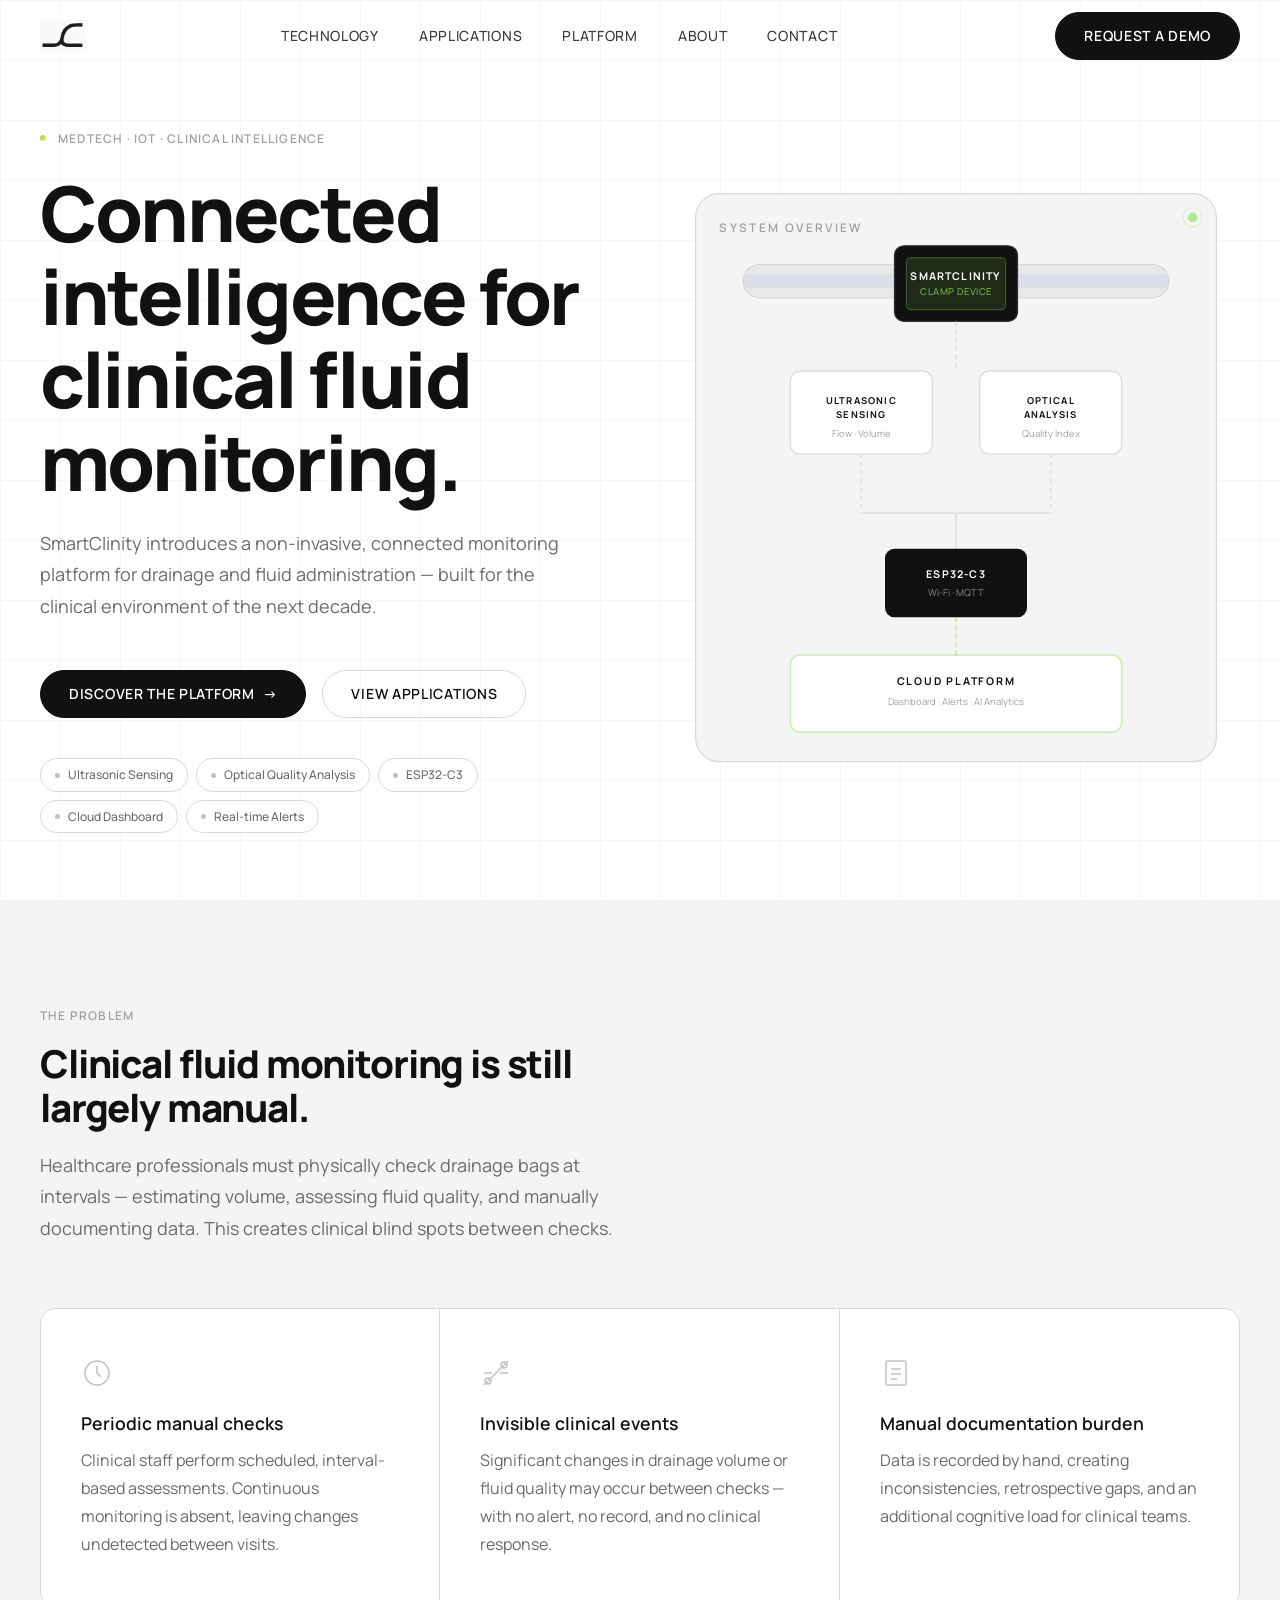
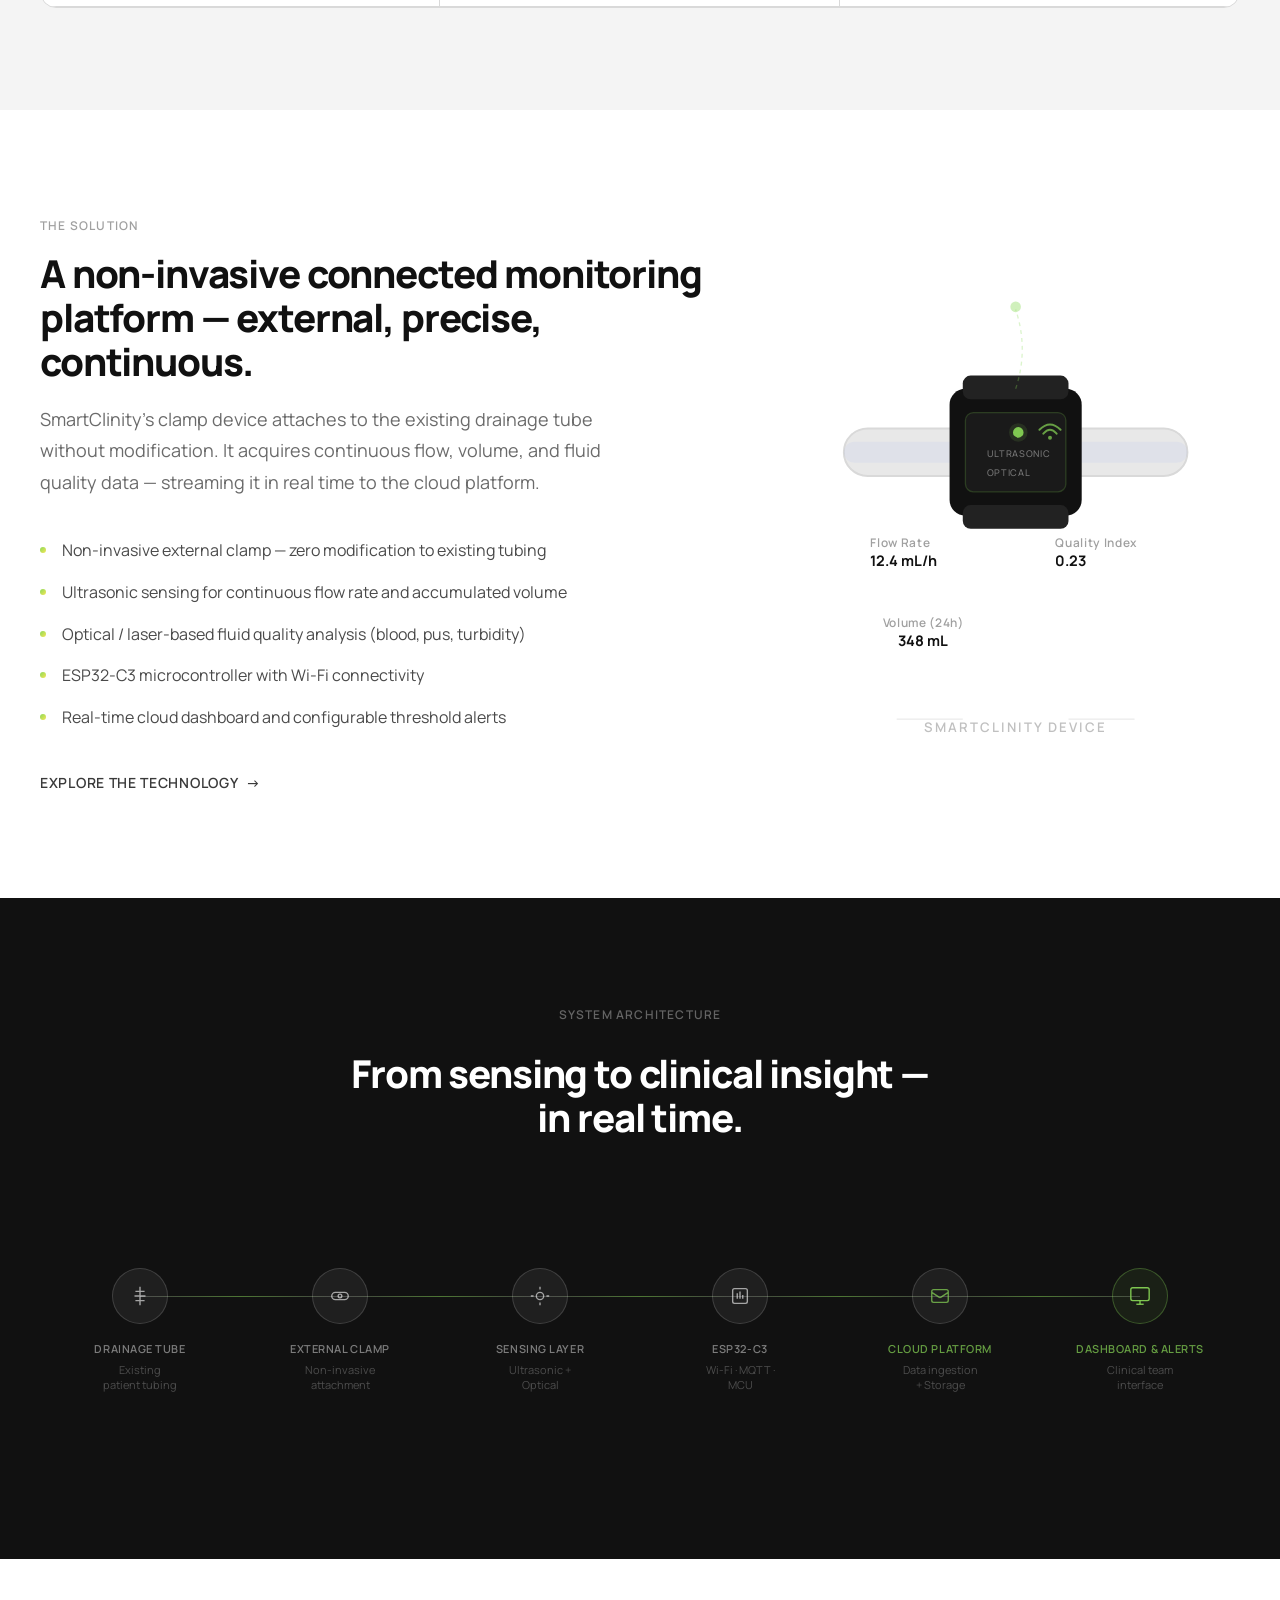
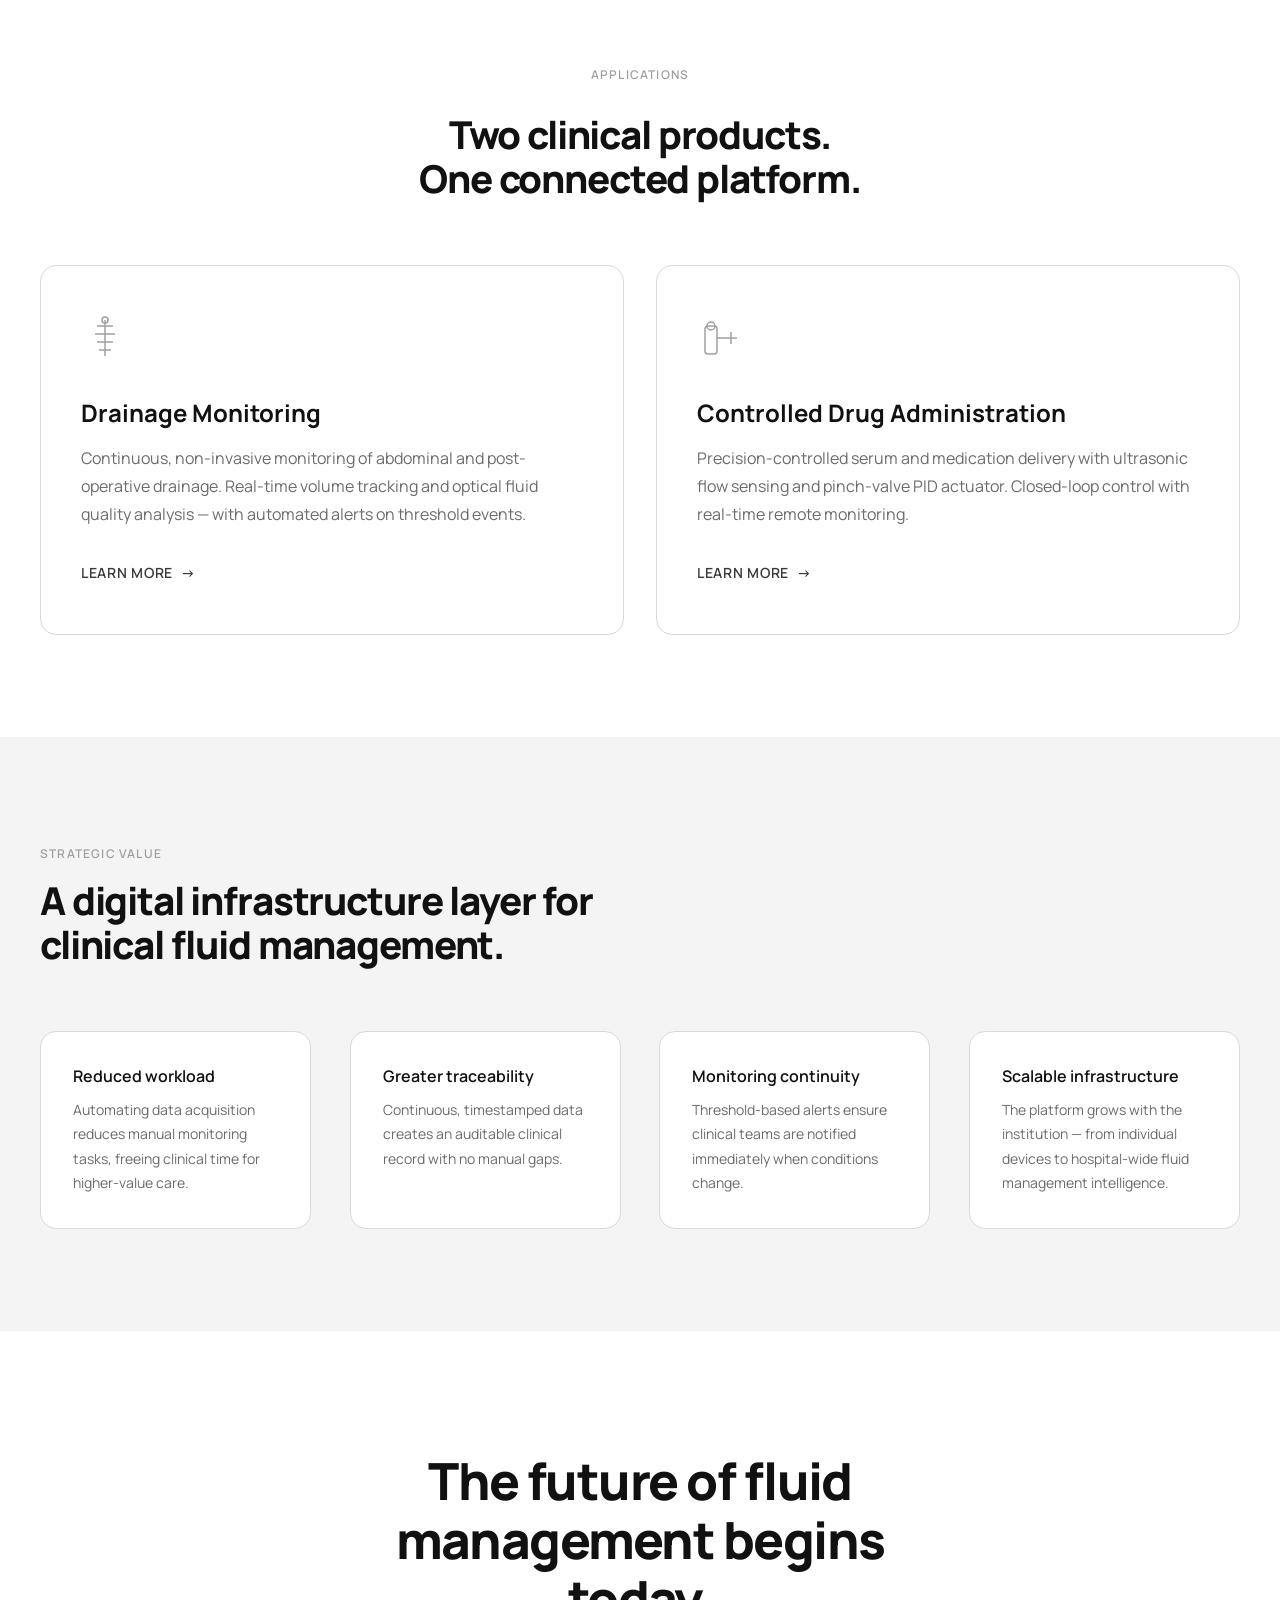
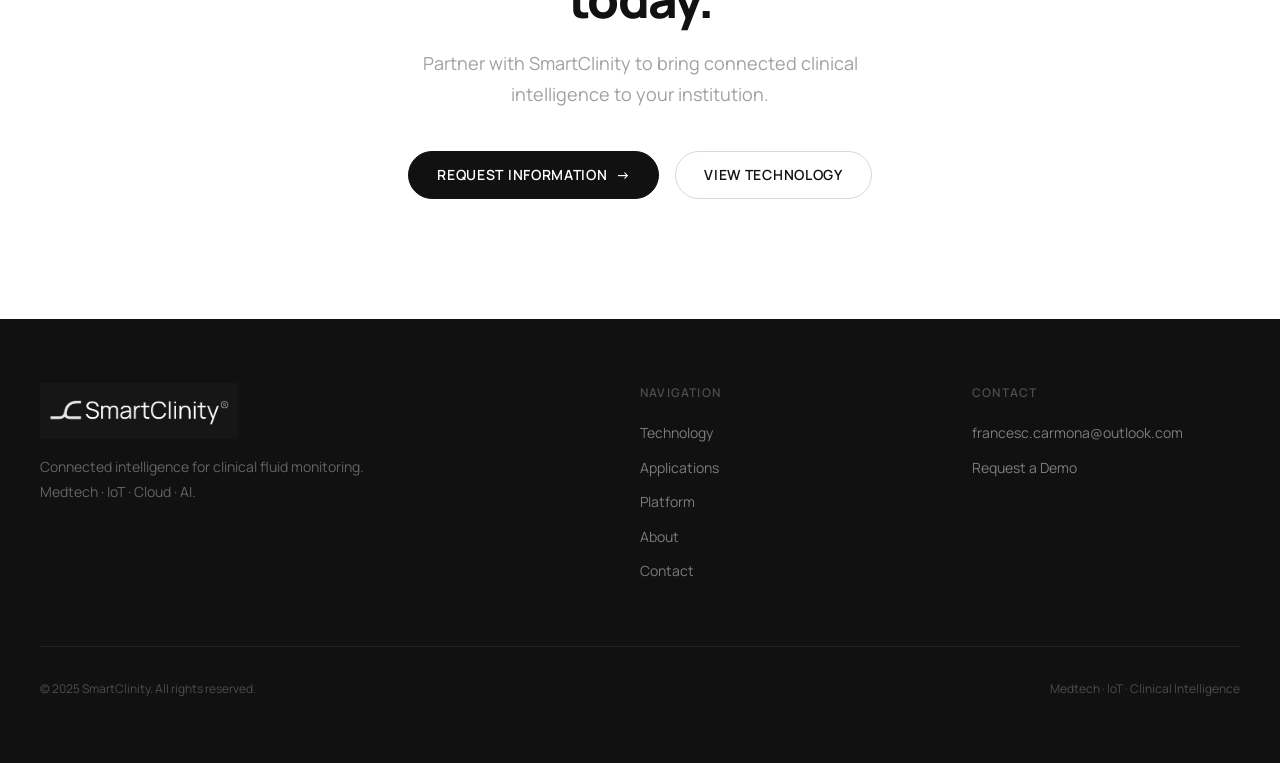
==== commit aa386fad: "feat: implement formsubmit, fix svg diagrams, and optimize for mobile" ====
--- a/index.html
+++ b/index.html
@@ -221,8 +221,8 @@
           <!-- Clamp device -->
           <rect x="188" y="64" width="104" height="64" rx="8" fill="#111111" stroke="#333333" stroke-width="1"/>
           <rect x="198" y="74" width="84" height="44" rx="4" fill="rgba(137,217,87,0.12)" stroke="rgba(137,217,87,0.3)" stroke-width="1"/>
-          <text x="240" y="100" font-family="Manrope, sans-serif" font-size="9" font-weight="700" fill="white" text-anchor="middle" letter-spacing="1">SMARTCLINITY</text>
-          <text x="240" y="113" font-family="Manrope, sans-serif" font-size="8" font-weight="500" fill="rgba(137,217,87,0.8)" text-anchor="middle" letter-spacing="0.5">CLAMP DEVICE</text>
+          <text x="240" y="93" font-family="Manrope, sans-serif" font-size="9" font-weight="700" fill="white" text-anchor="middle" letter-spacing="1">SMARTCLINITY</text>
+          <text x="240" y="106" font-family="Manrope, sans-serif" font-size="8" font-weight="500" fill="rgba(137,217,87,0.8)" text-anchor="middle" letter-spacing="0.5">CLAMP DEVICE</text>
 
           <!-- Signal lines down from clamp -->
           <line x1="240" y1="128" x2="240" y2="170" stroke="#d9d9d9" stroke-width="1" stroke-dasharray="4 3"/>
@@ -356,7 +356,7 @@
 
       <!-- Right: device concept illustration -->
       <div class="reveal-scale reveal-delay-2" style="display:flex;align-items:center;justify-content:center;">
-        <svg viewBox="0 0 340 400" fill="none" xmlns="http://www.w3.org/2000/svg" style="max-width:510px;width:100%;">
+        <svg viewBox="0 0 340 420" fill="none" xmlns="http://www.w3.org/2000/svg" style="max-width:510px;width:100%; margin-bottom: 20px;">
           <!-- Tube -->
           <rect x="40" y="160" width="260" height="36" rx="18" fill="#e8e8e8" stroke="#d9d9d9" stroke-width="1.5"/>
           <rect x="40" y="170" width="260" height="16" rx="8" fill="rgba(81,112,255,0.06)"/>
@@ -401,9 +401,9 @@
           <text x="100" y="325" font-family="Manrope,sans-serif" font-size="11" fill="#111" font-weight="700" text-anchor="middle">348 mL</text>
 
           <!-- Label -->
-          <text x="170" y="370" font-family="Manrope,sans-serif" font-size="10" fill="#c0c0c0" font-weight="600" text-anchor="middle" letter-spacing="1.5">SMARTCLINITY DEVICE</text>
-          <line x1="80" y1="360" x2="130" y2="360" stroke="#d9d9d9" stroke-width="0.5"/>
-          <line x1="210" y1="360" x2="260" y2="360" stroke="#d9d9d9" stroke-width="0.5"/>
+          <text x="170" y="390" font-family="Manrope,sans-serif" font-size="10" fill="#c0c0c0" font-weight="600" text-anchor="middle" letter-spacing="1.5">SMARTCLINITY DEVICE</text>
+          <line x1="80" y1="380" x2="130" y2="380" stroke="#d9d9d9" stroke-width="0.5"/>
+          <line x1="210" y1="380" x2="260" y2="380" stroke="#d9d9d9" stroke-width="0.5"/>
         </svg>
       </div>
 
--- a/css/tokens.css
+++ b/css/tokens.css
@@ -70,7 +70,7 @@
 
   /* ── Layout ── */
   --container-max:  1280px;
-  --container-pad:  clamp(1.25rem, 5vw, 2.5rem);
+  --container-pad:  clamp(1.5rem, 6vw, 2.5rem);
   --section-py:     clamp(4rem, 8vw, 8rem);
   --grid-gap:       clamp(1.5rem, 3vw, 2.5rem);
 
--- a/css/components.css
+++ b/css/components.css
@@ -52,7 +52,7 @@
 .nav__logo img {
   height: 32px;
   width: auto;
-  mix-blend-mode: multiply; /* white PNG background becomes transparent on light nav */
+  /* transparent PNG — no blend mode needed on light nav */
 }
 
 .nav__links {
@@ -99,8 +99,8 @@
 .nav--on-dark .nav__link.active { color: var(--white); }
 .nav--on-dark .nav__link.active::after { background: rgba(255,255,255,0.5); }
 .nav--on-dark .nav__logo img {
-  filter: invert(1); /* black symbol → white, light bg → near-black */
-  mix-blend-mode: screen; /* near-black bg disappears on dark hero, white symbol shows */
+  filter: invert(1); /* black symbol → white on dark hero */
+  /* no blend mode needed: PNG background is transparent */
 }
 .nav--on-dark .nav__hamburger span { background: var(--white); }
 
@@ -575,6 +575,7 @@
 
 .comparison-table {
   width: 100%;
+  min-width: 600px;
   border-collapse: collapse;
 }
 
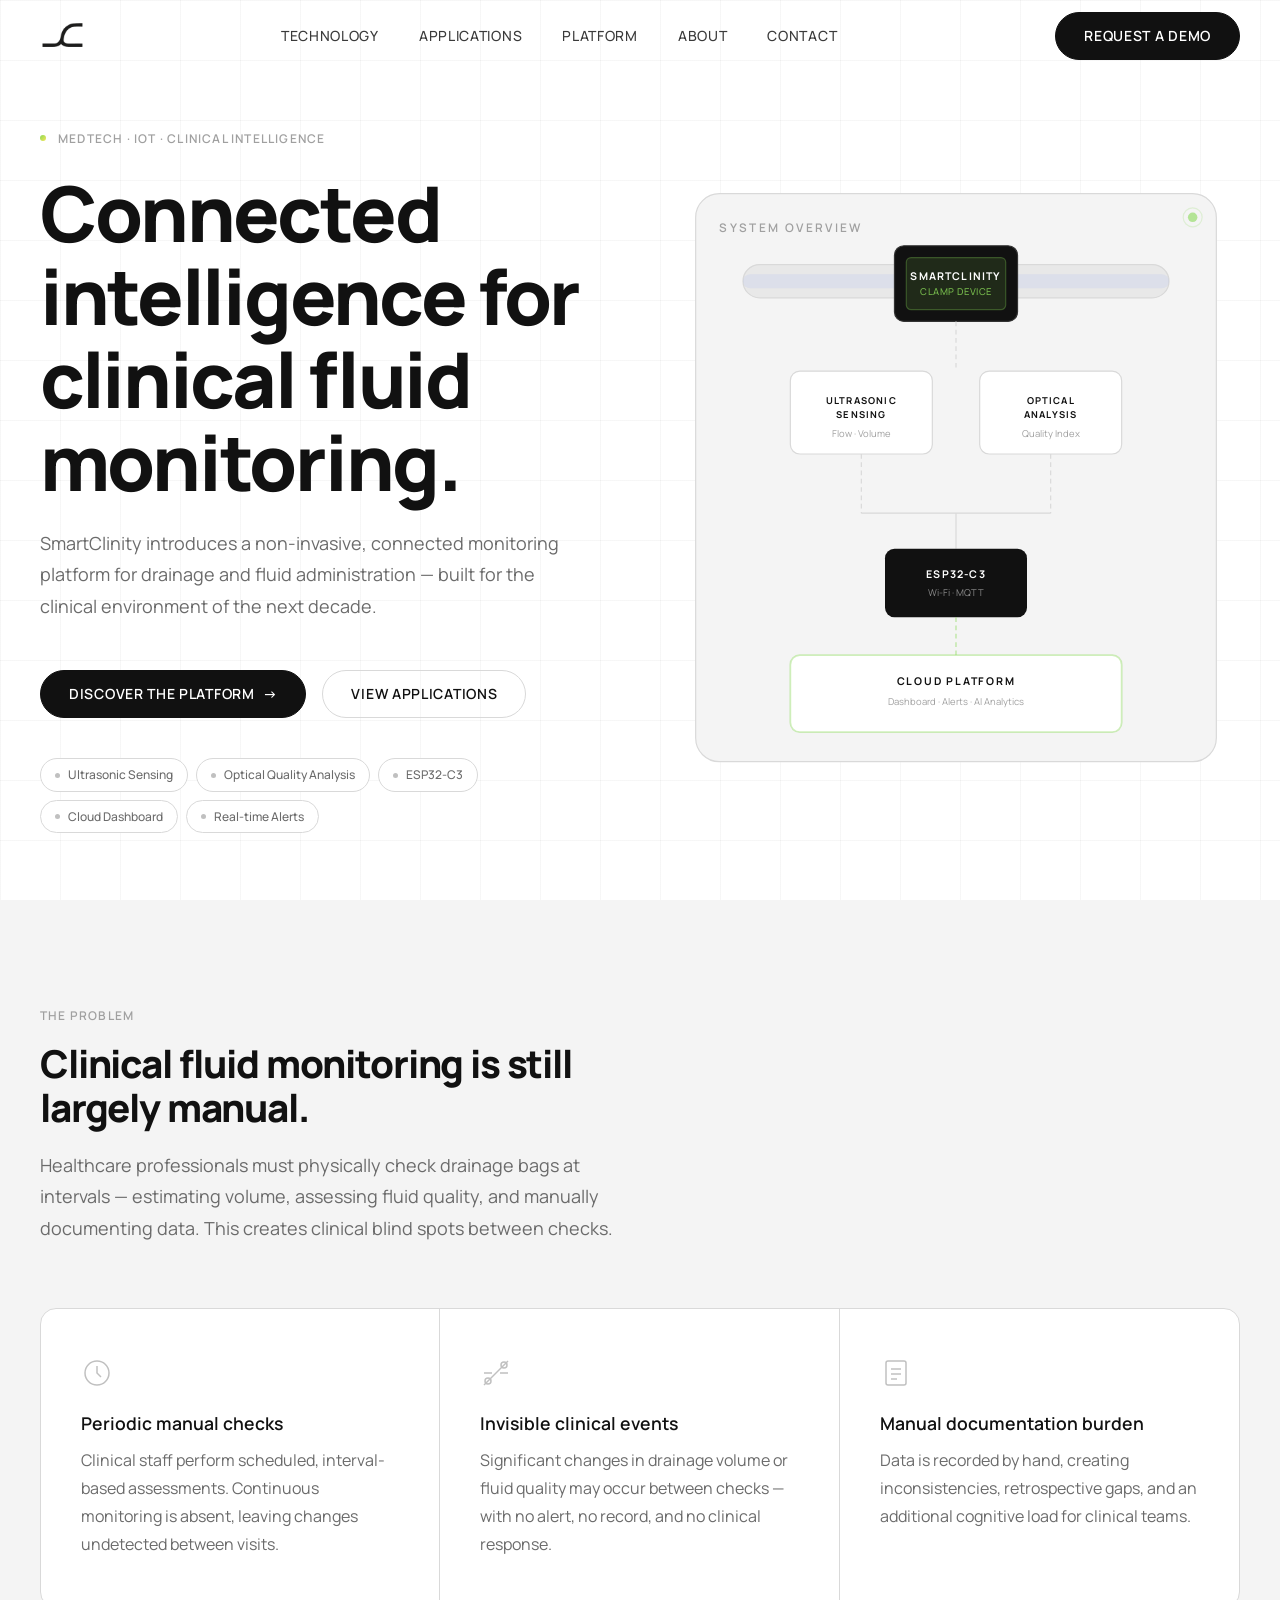
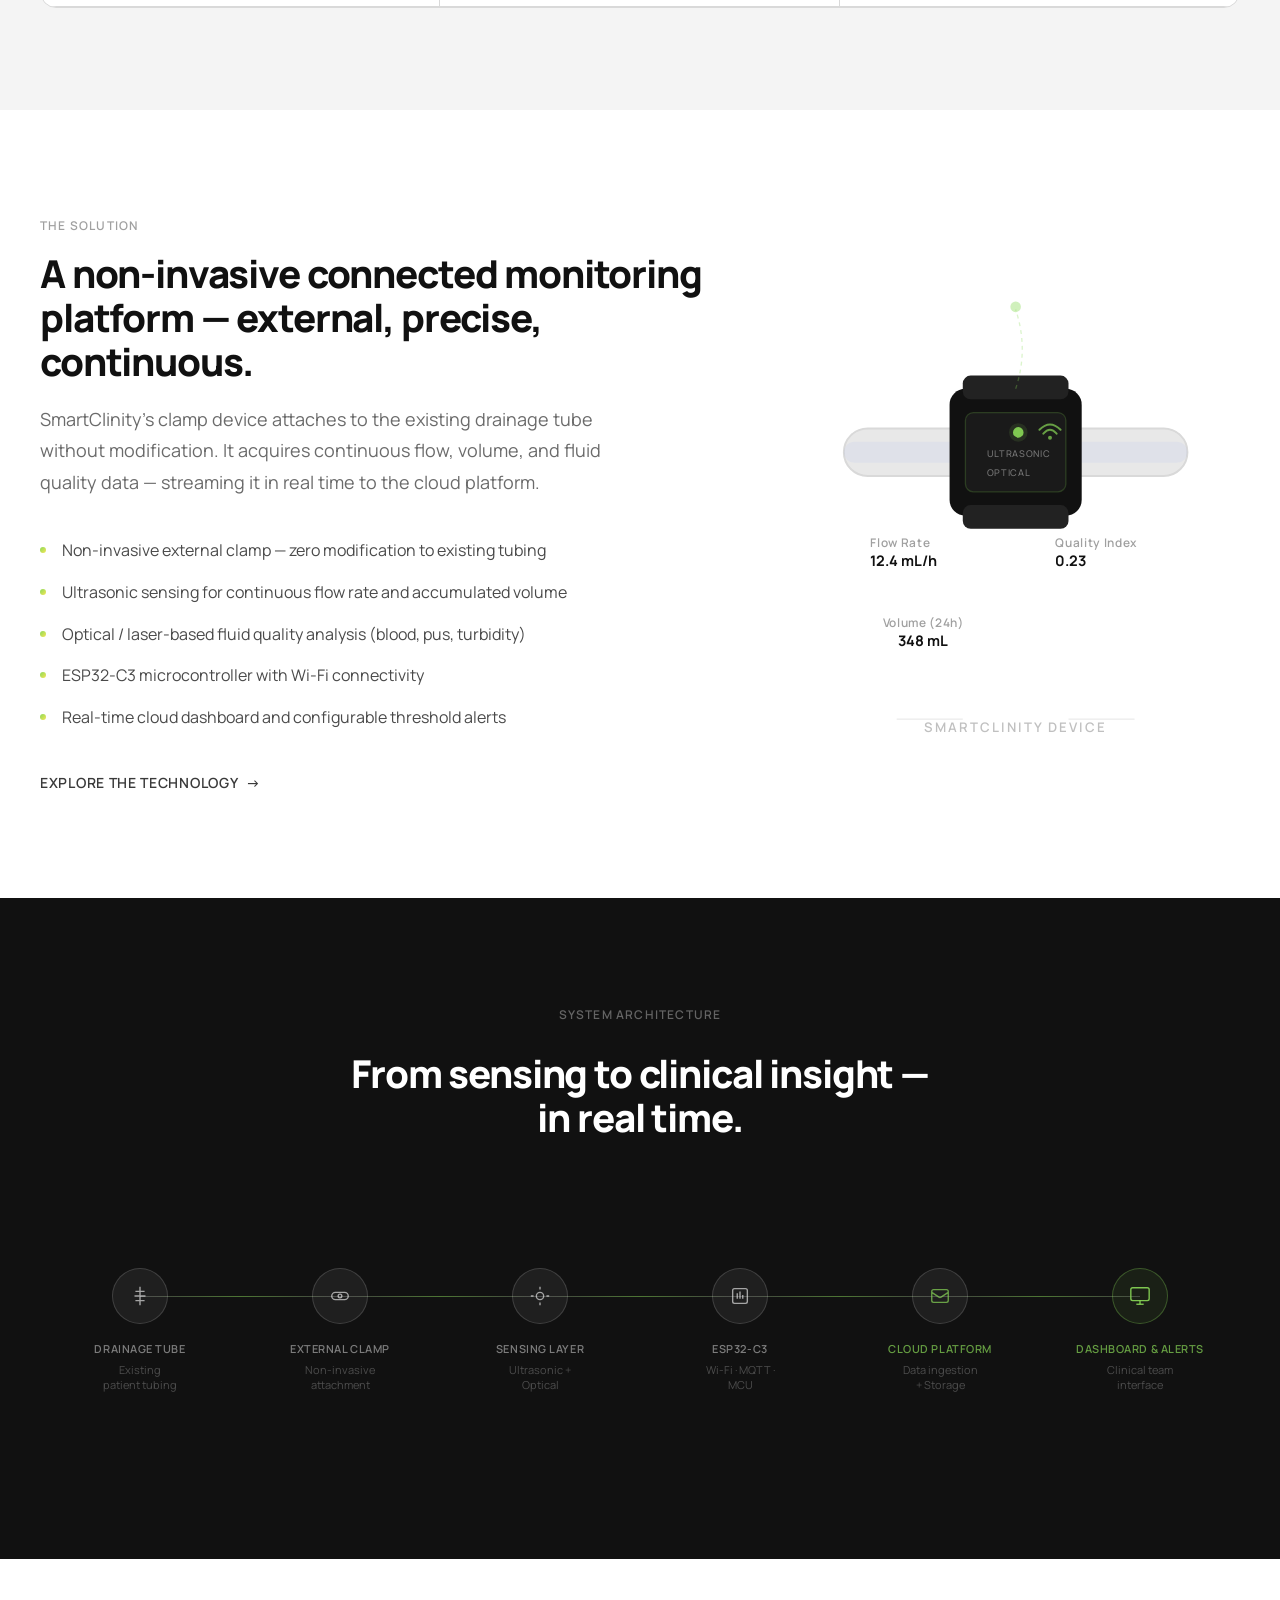
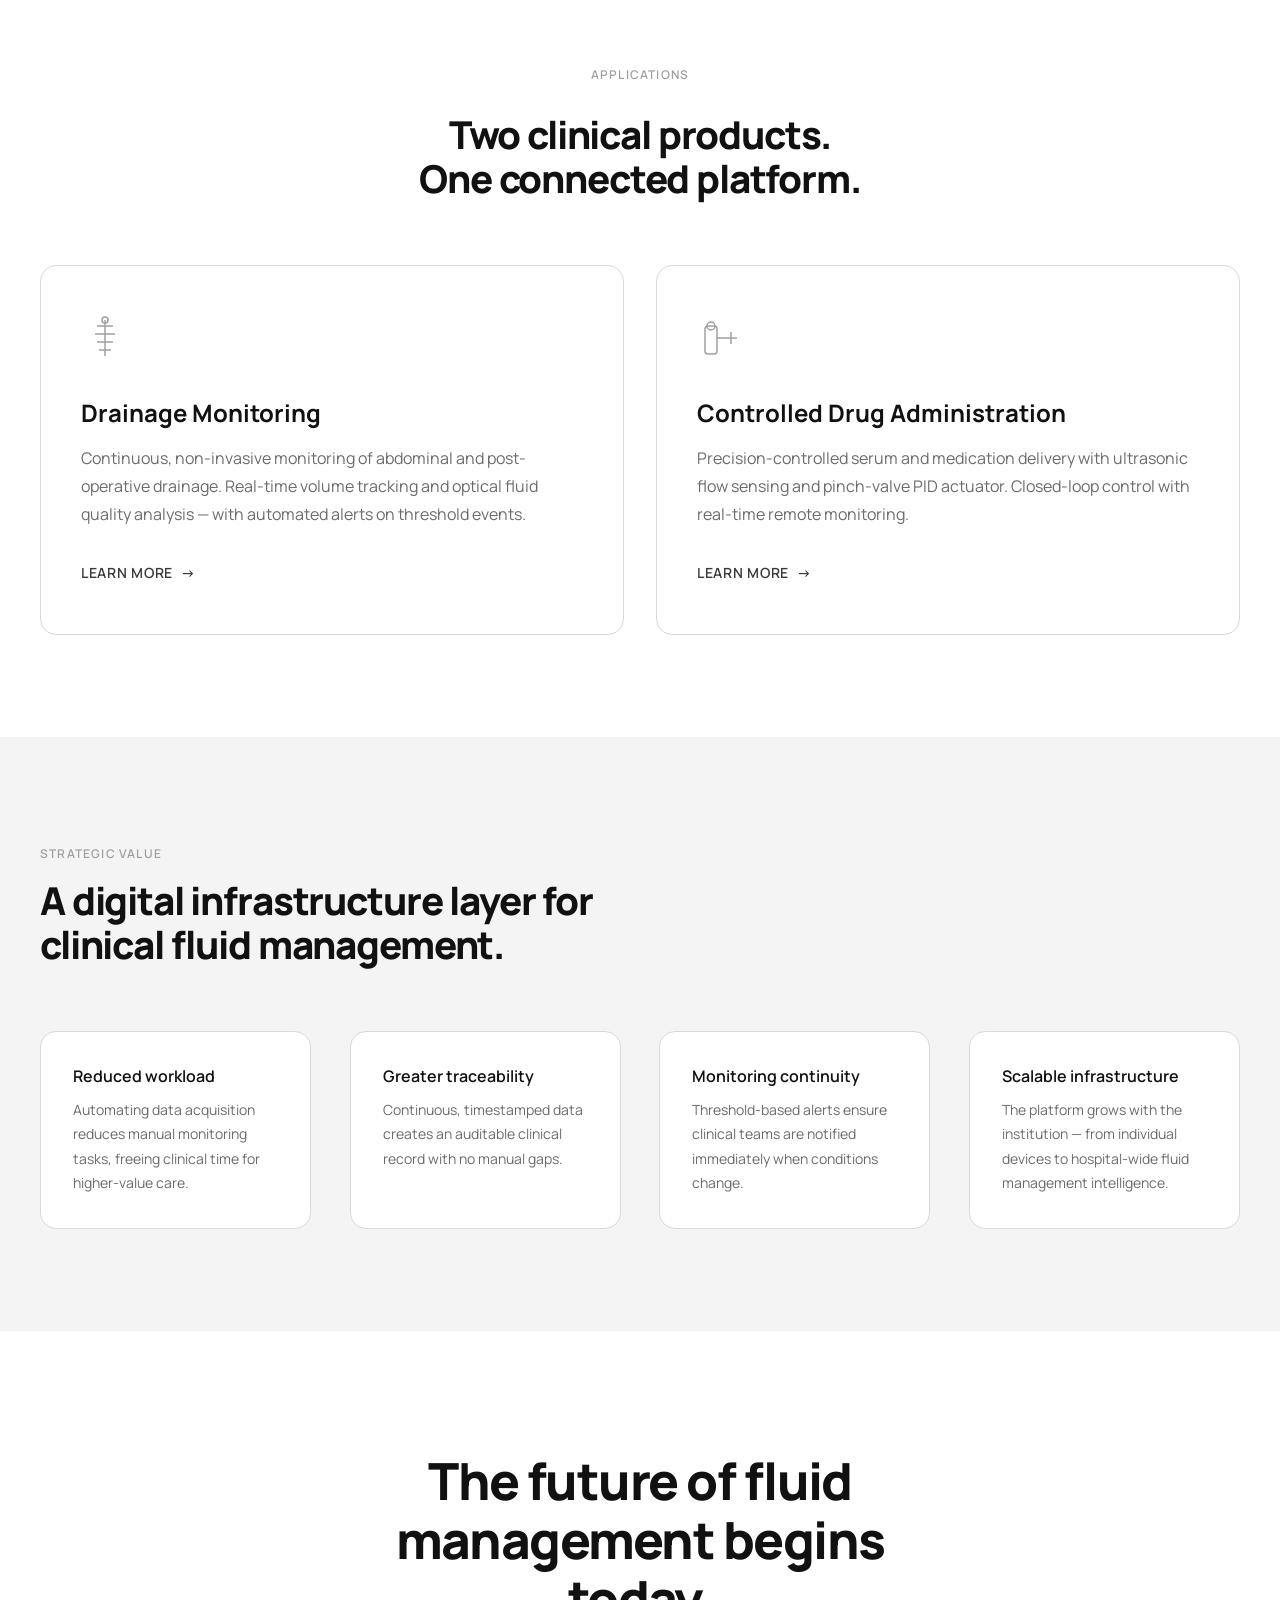
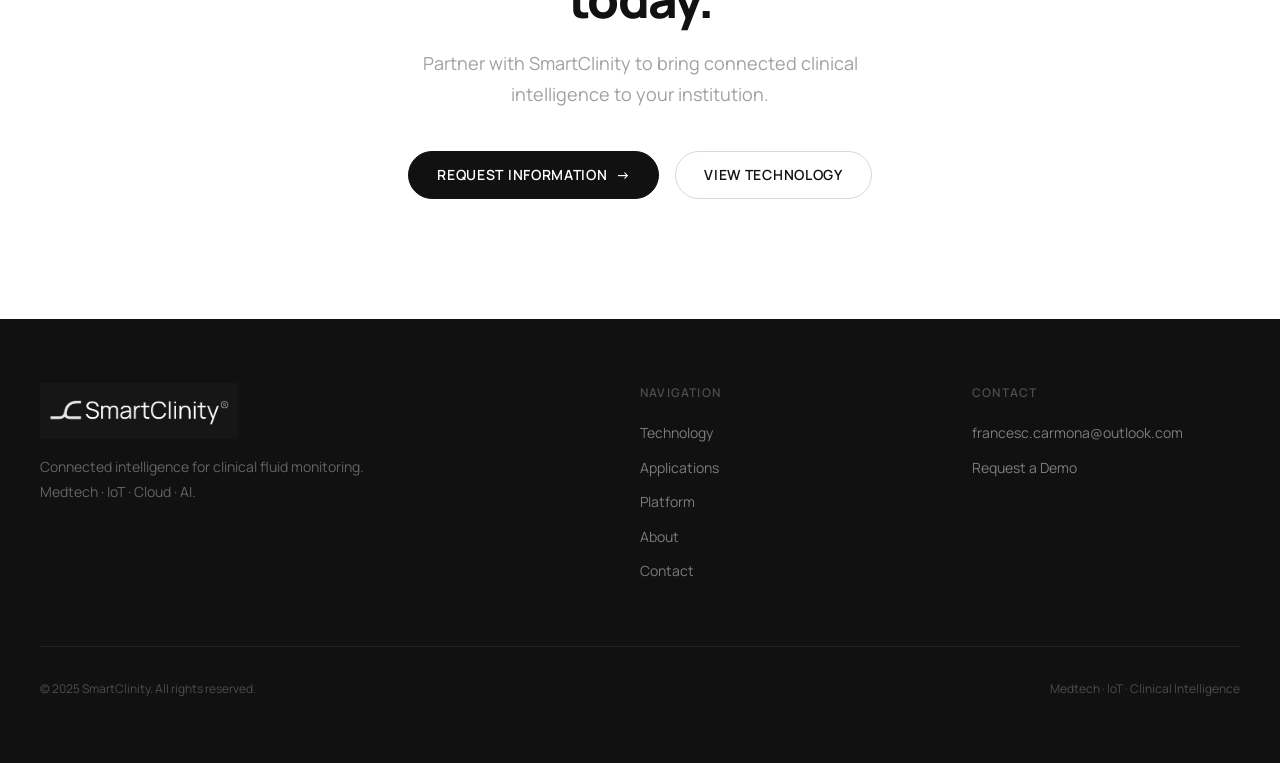
==== commit 87675e03: "fix: resolve mobile problem section, js form syntax, and logo encoding" ====
--- a/index.html
+++ b/index.html
@@ -34,6 +34,15 @@
       align-items: center;
       justify-content: center;
     }
+    .problem-grid {
+      display: grid;
+      grid-template-columns: repeat(3, 1fr);
+    }
+    @media (max-width: 900px) {
+      .problem-grid { grid-template-columns: 1fr; }
+      .problem-stat:not(:last-child) { border-right: none !important; border-bottom: var(--border-thin) !important; }
+      .problem-stat:last-child { border-bottom: none !important; }
+    }
     /* Problem section */
     .problem-stat {
       padding: var(--space-48) var(--space-40);
@@ -140,7 +149,7 @@
   <div class="container">
     <div class="nav__inner">
       <a href="index.html" class="nav__logo">
-        <img src="SímbolSmartClinity.png" alt="SmartClinity" />
+        <img src="SímbolSmartClinity_SenseFons.png" alt="SmartClinity" />
       </a>
       <div class="nav__links">
         <a href="technology.html" class="nav__link">Technology</a>
@@ -281,7 +290,7 @@
     </div>
 
     <div style="border: var(--border-thin); border-radius: var(--radius-lg); overflow:hidden; background:var(--white);">
-      <div style="display:grid; grid-template-columns: repeat(3, 1fr);">
+      <div class="problem-grid">
 
         <div class="problem-stat reveal">
           <div class="problem-stat__icon">
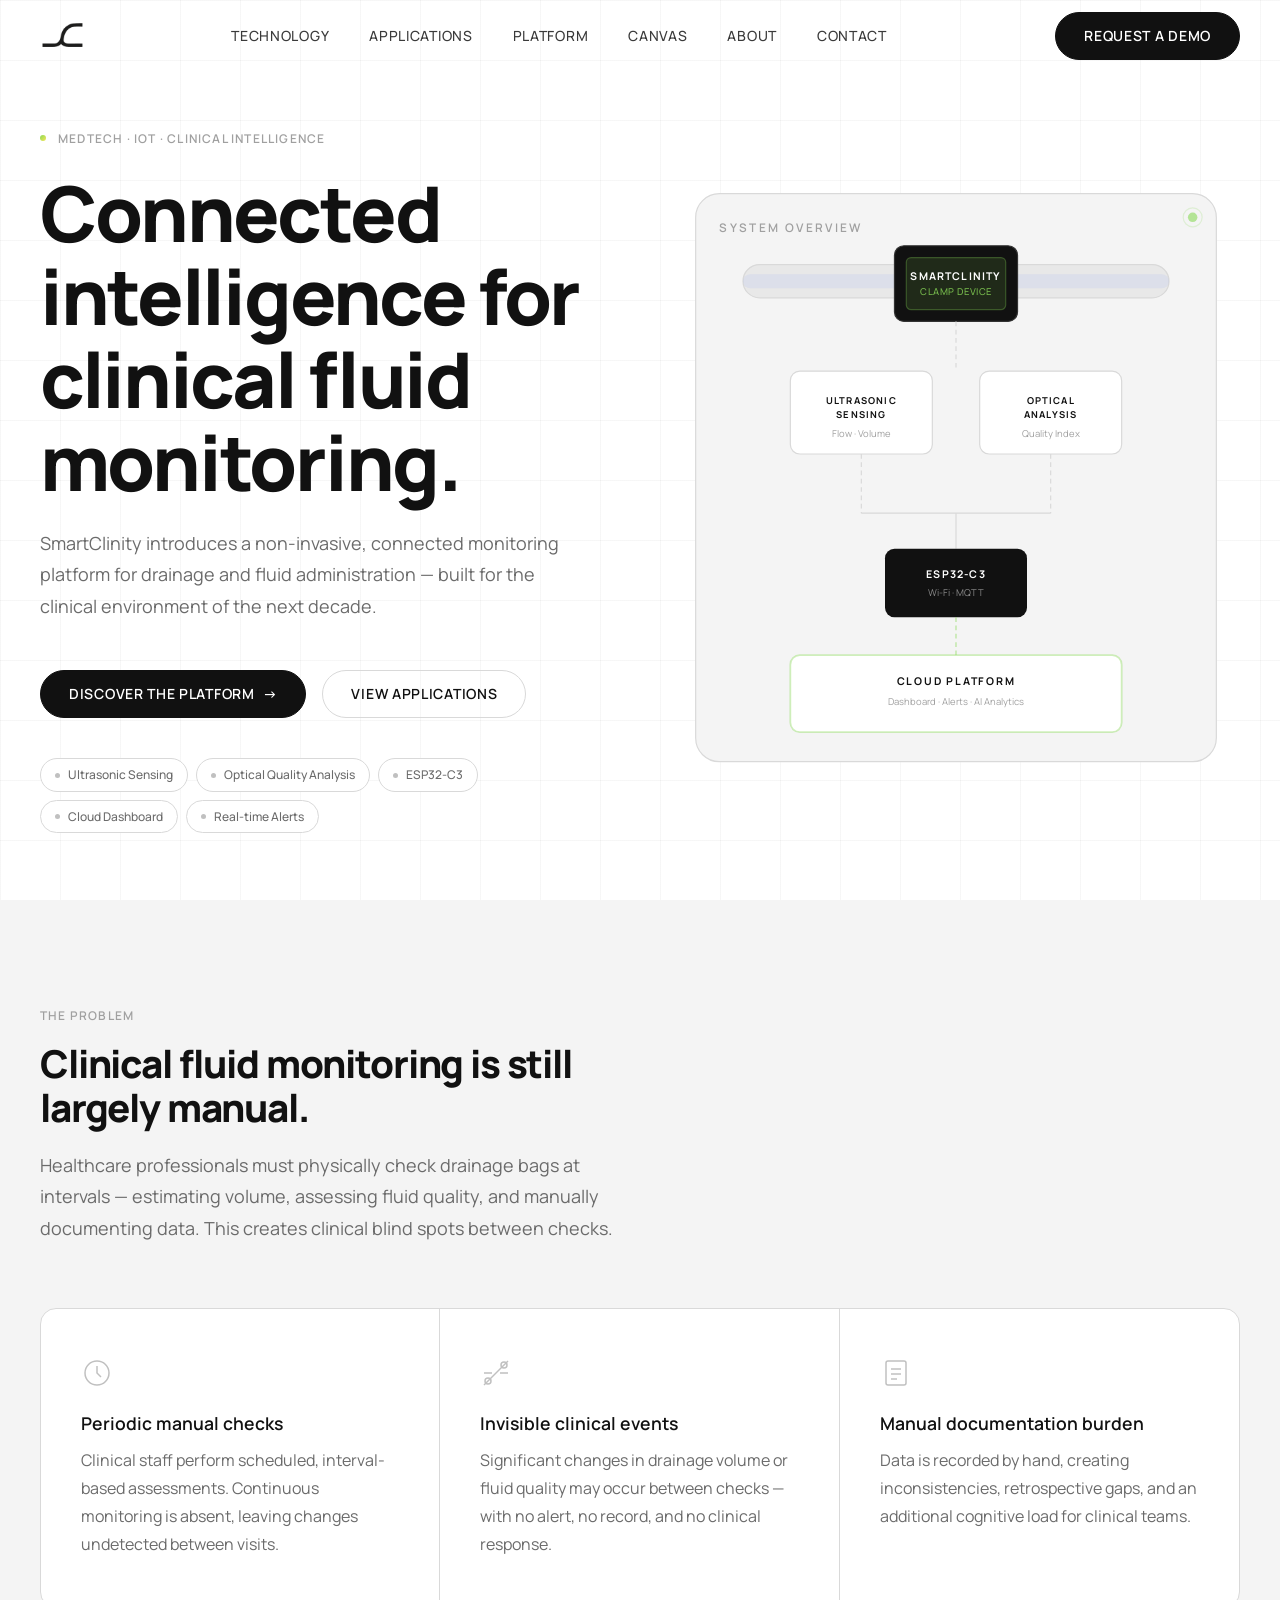
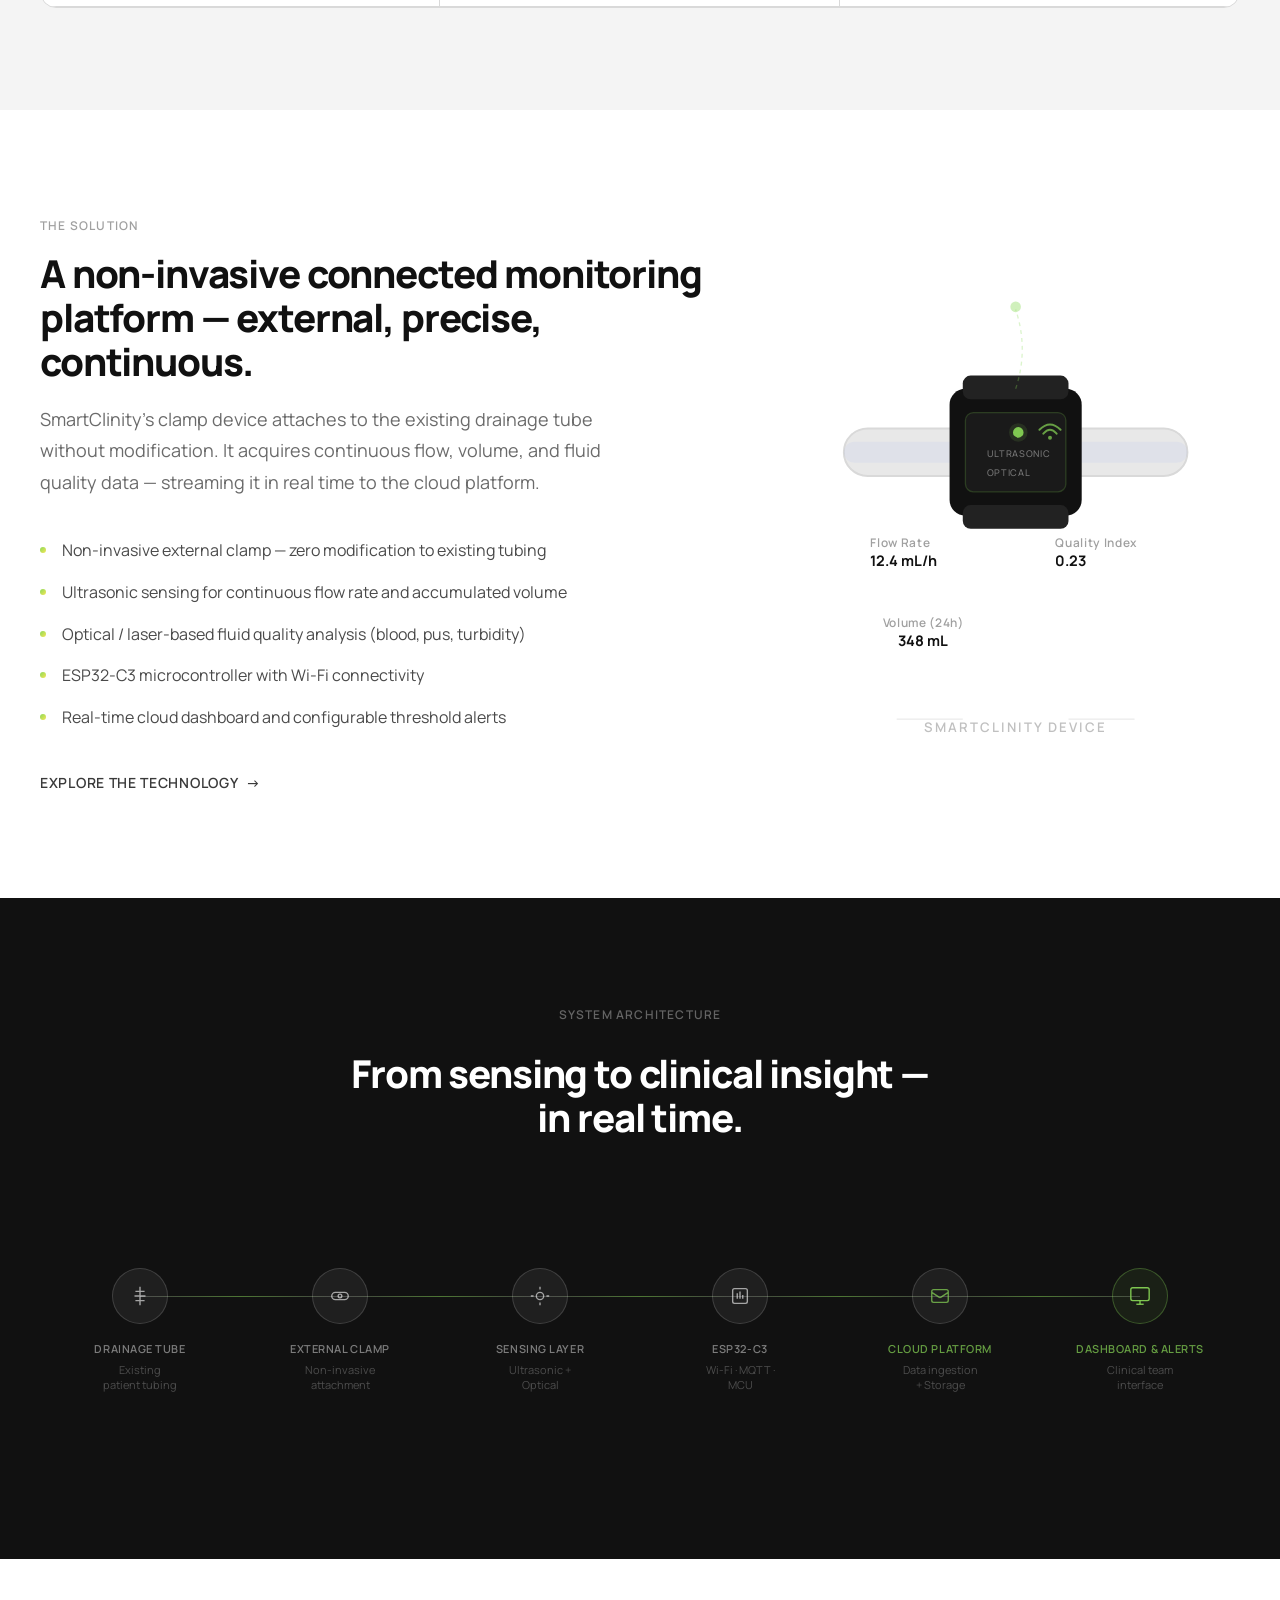
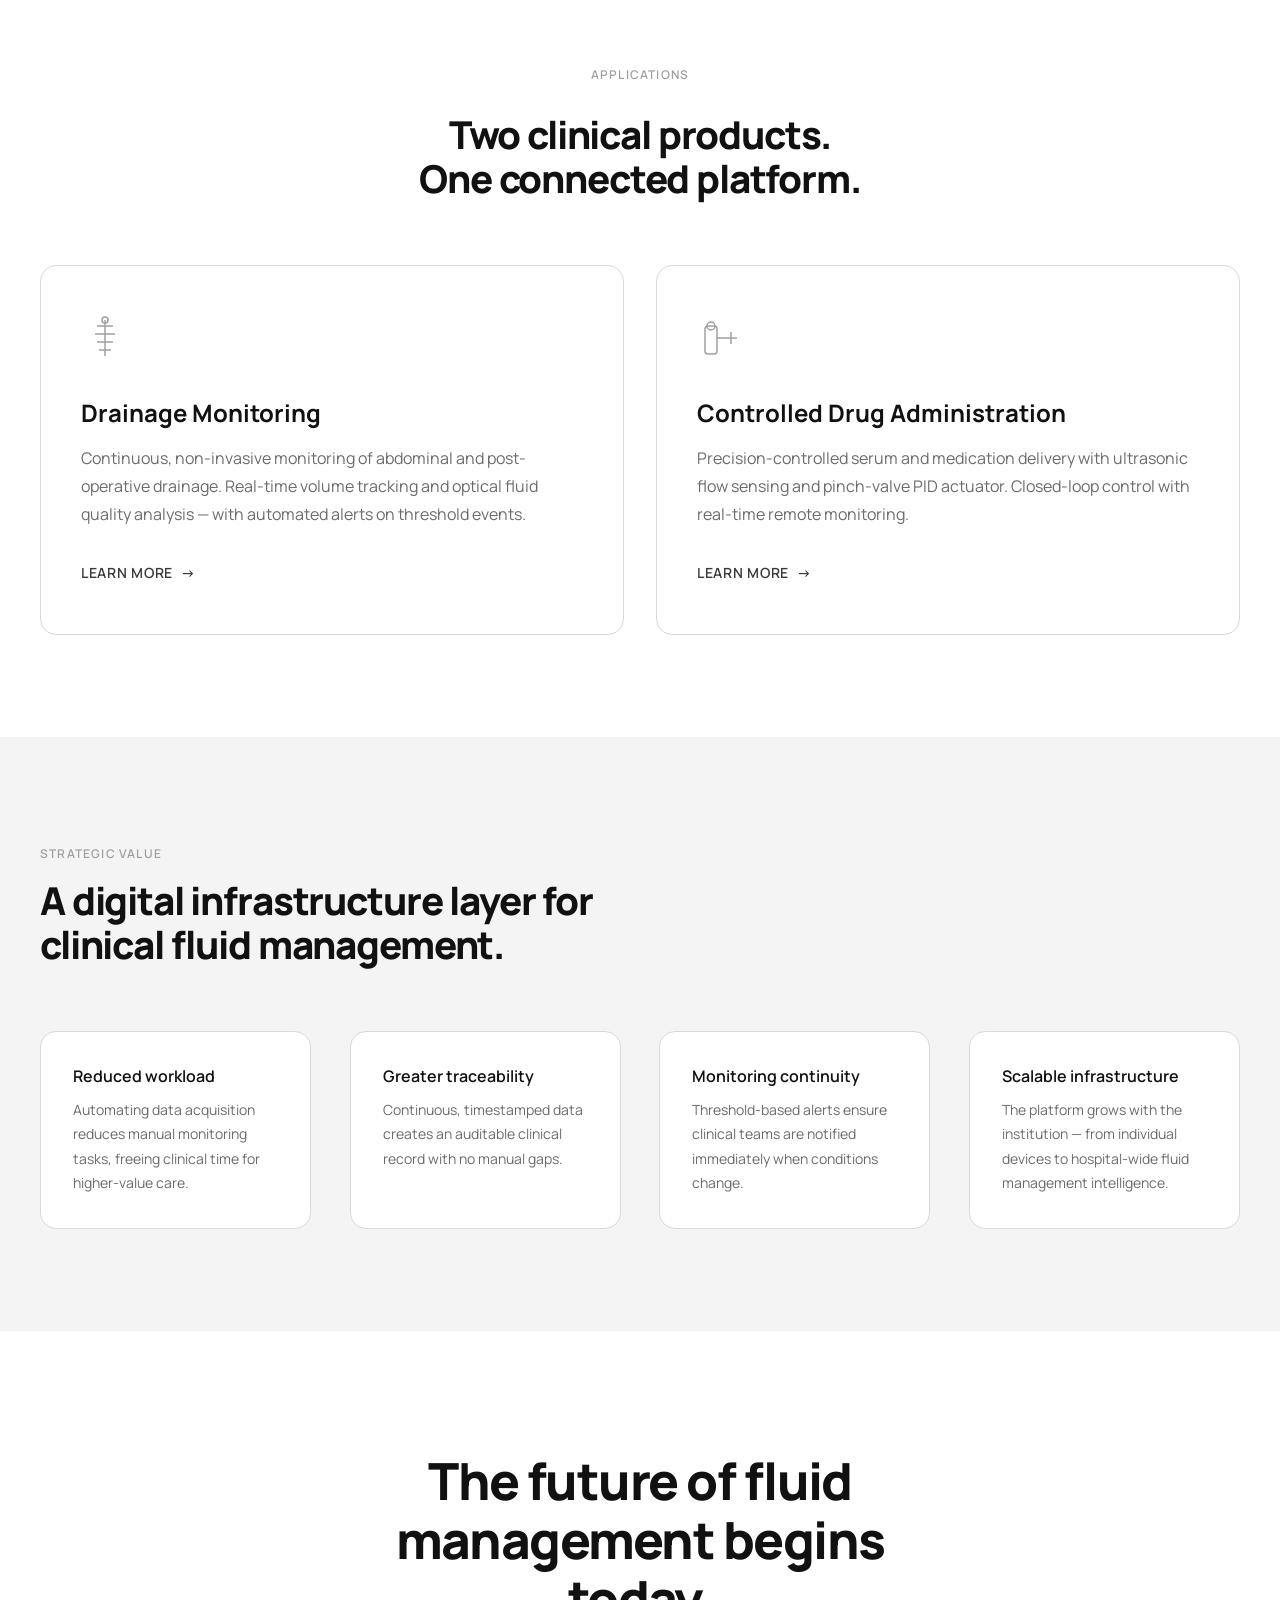
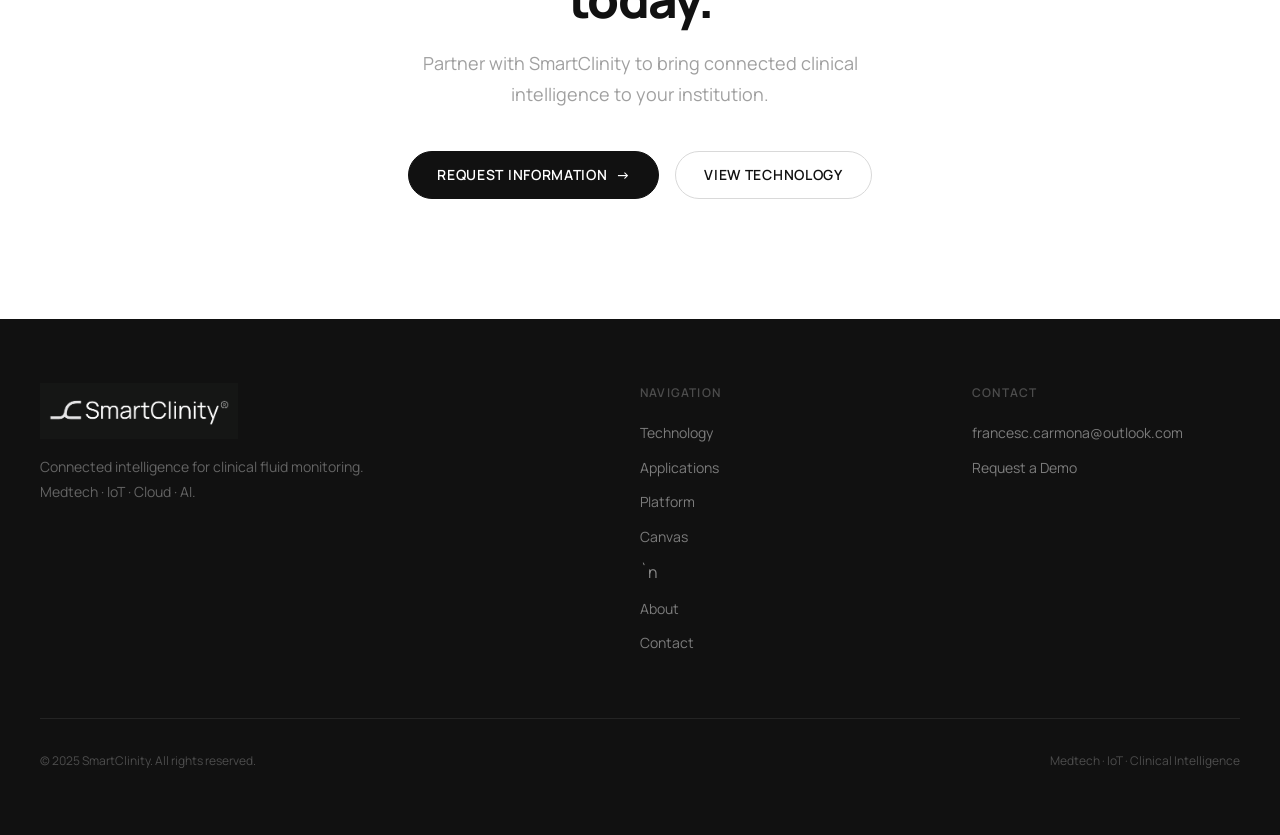
==== commit 0133a798: "feat: integrate interactive Canvas Model" ====
--- a/index.html
+++ b/index.html
@@ -3,7 +3,13 @@
 <head>
   <meta charset="UTF-8" />
   <meta name="viewport" content="width=device-width, initial-scale=1.0" />
-  <title>SmartClinity — Connected Intelligence for Clinical Fluid Monitoring</title>
+  <title>SmartClinity</title>
+  <link rel="icon" type="image/png" href="assets/icons/smartclinity-symbol.png" />
+  <link rel="shortcut icon" href="assets/icons/smartclinity-symbol.png" />
+  <link rel="apple-touch-icon" href="assets/icons/smartclinity-symbol.png" />
+  <meta name="application-name" content="SmartClinity" />
+  <meta property="og:site_name" content="SmartClinity" />
+  <meta name="apple-mobile-web-app-title" content="SmartClinity" />
   <meta name="description" content="SmartClinity is a medtech company combining IoT, automation, and cloud intelligence to transform how clinical fluids are monitored and managed." />
   <link rel="preconnect" href="https://fonts.googleapis.com" />
   <link rel="preconnect" href="https://fonts.gstatic.com" crossorigin />
@@ -155,6 +161,7 @@
         <a href="technology.html" class="nav__link">Technology</a>
         <a href="applications.html" class="nav__link">Applications</a>
         <a href="platform.html" class="nav__link">Platform</a>
+        <a href="canvas.html" class="nav__link">Canvas</a>
         <a href="about.html" class="nav__link">About</a>
         <a href="contact.html" class="nav__link">Contact</a>
       </div>
@@ -173,7 +180,8 @@
   <a href="technology.html" class="nav__link">Technology</a>
   <a href="applications.html" class="nav__link">Applications</a>
   <a href="platform.html" class="nav__link">Platform</a>
-  <a href="about.html" class="nav__link">About</a>
+  <a href="canvas.html" class="nav__link">Canvas</a>
+        <a href="about.html" class="nav__link">About</a>
   <a href="contact.html" class="nav__link">Contact</a>
   <a href="contact.html" class="btn btn--primary">Request a Demo</a>
 </div>
@@ -597,7 +605,7 @@
           <a href="technology.html" class="footer__link">Technology</a>
           <a href="applications.html" class="footer__link">Applications</a>
           <a href="platform.html" class="footer__link">Platform</a>
-          <a href="about.html" class="footer__link">About</a>
+          <a href="canvas.html" class="footer__link">Canvas</a>`n          <a href="about.html" class="footer__link">About</a>
           <a href="contact.html" class="footer__link">Contact</a>
         </div>
       </div>
@@ -620,3 +628,6 @@
 <script src="js/scroll-reveal.js"></script>
 </body>
 </html>
+
+
+
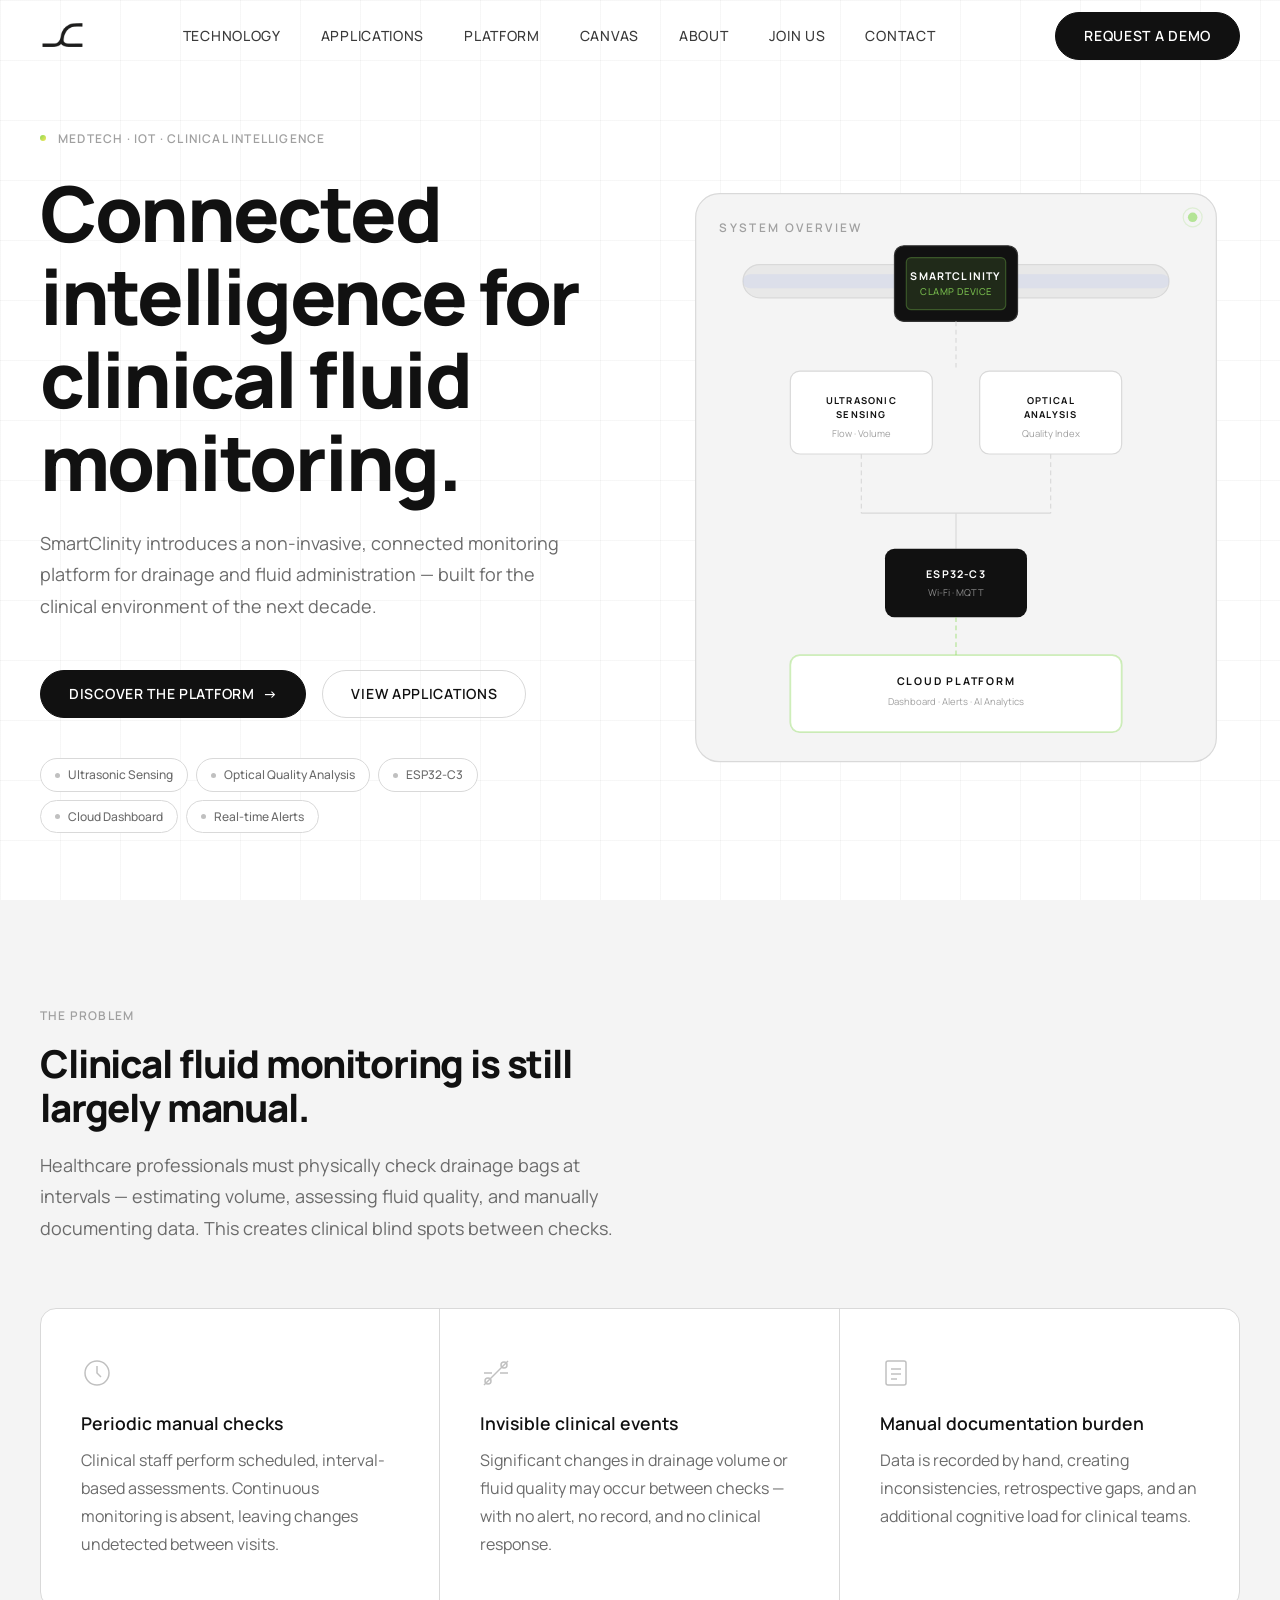
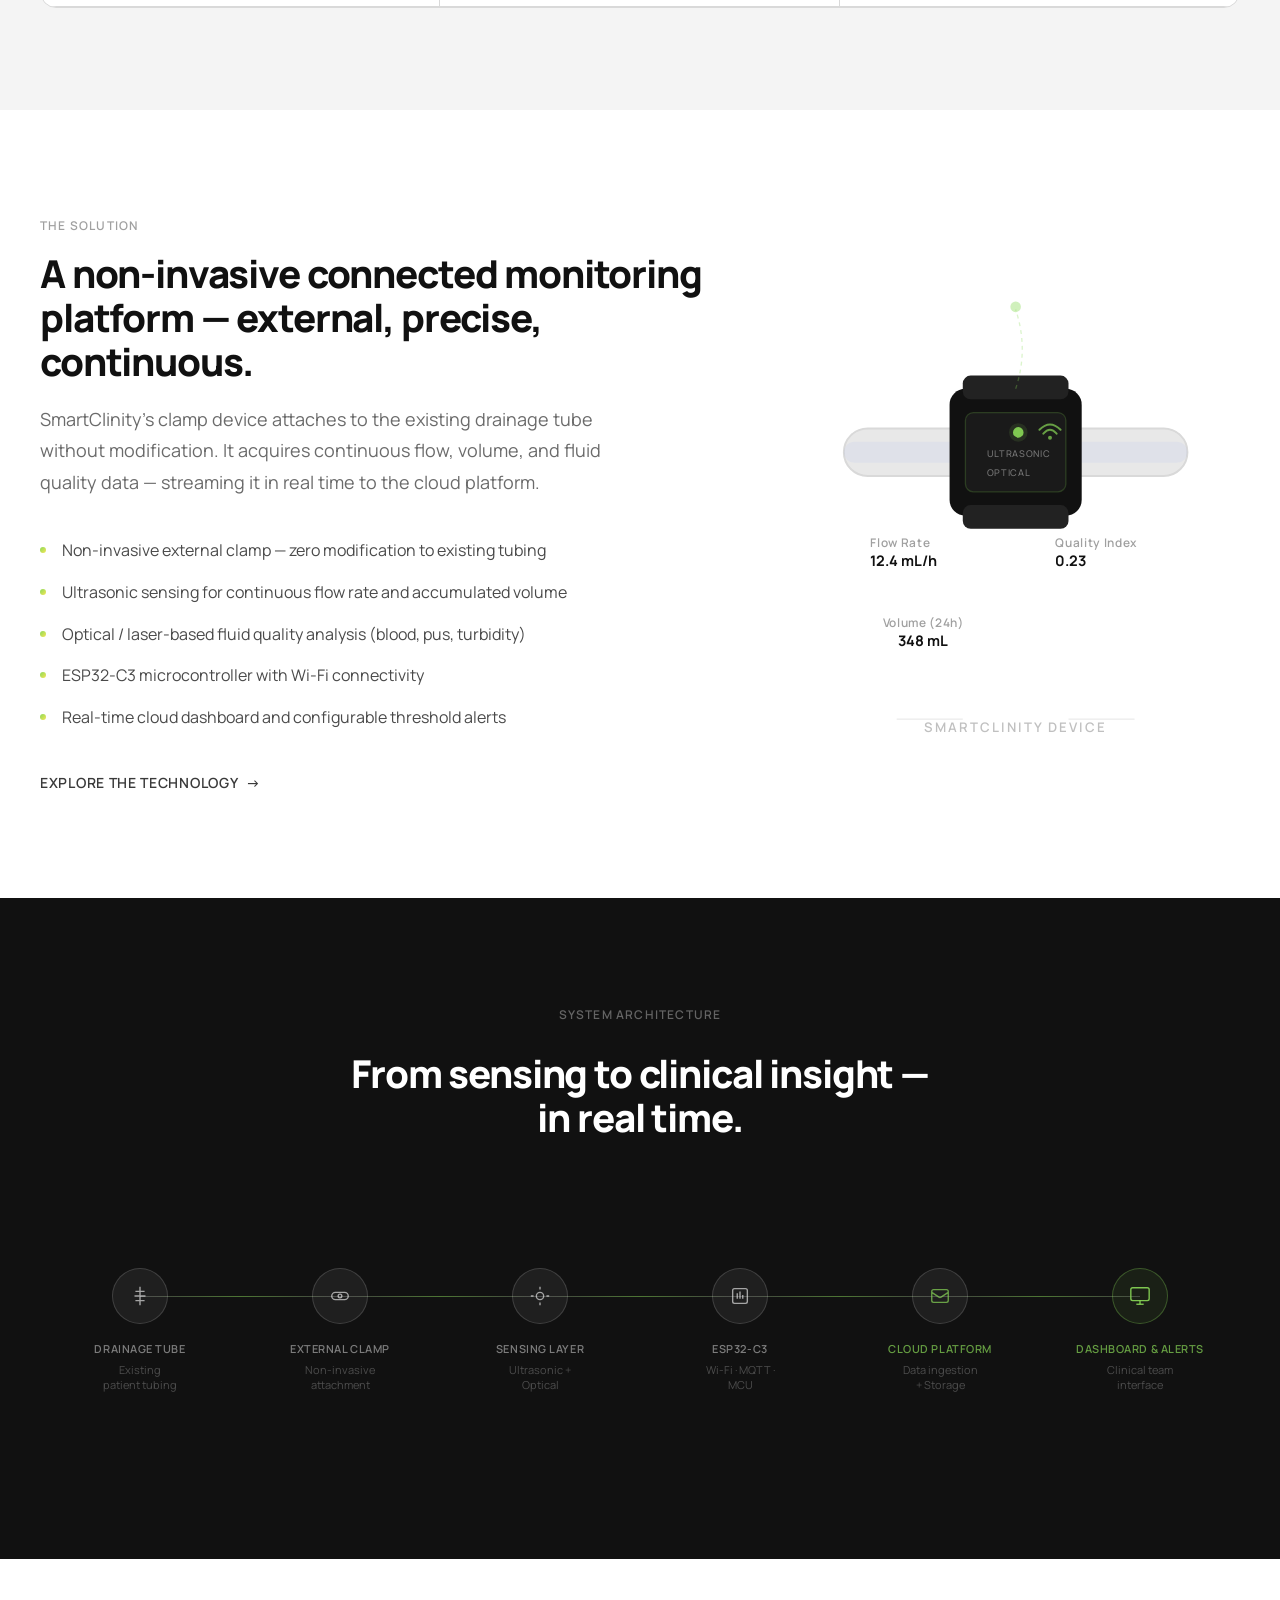
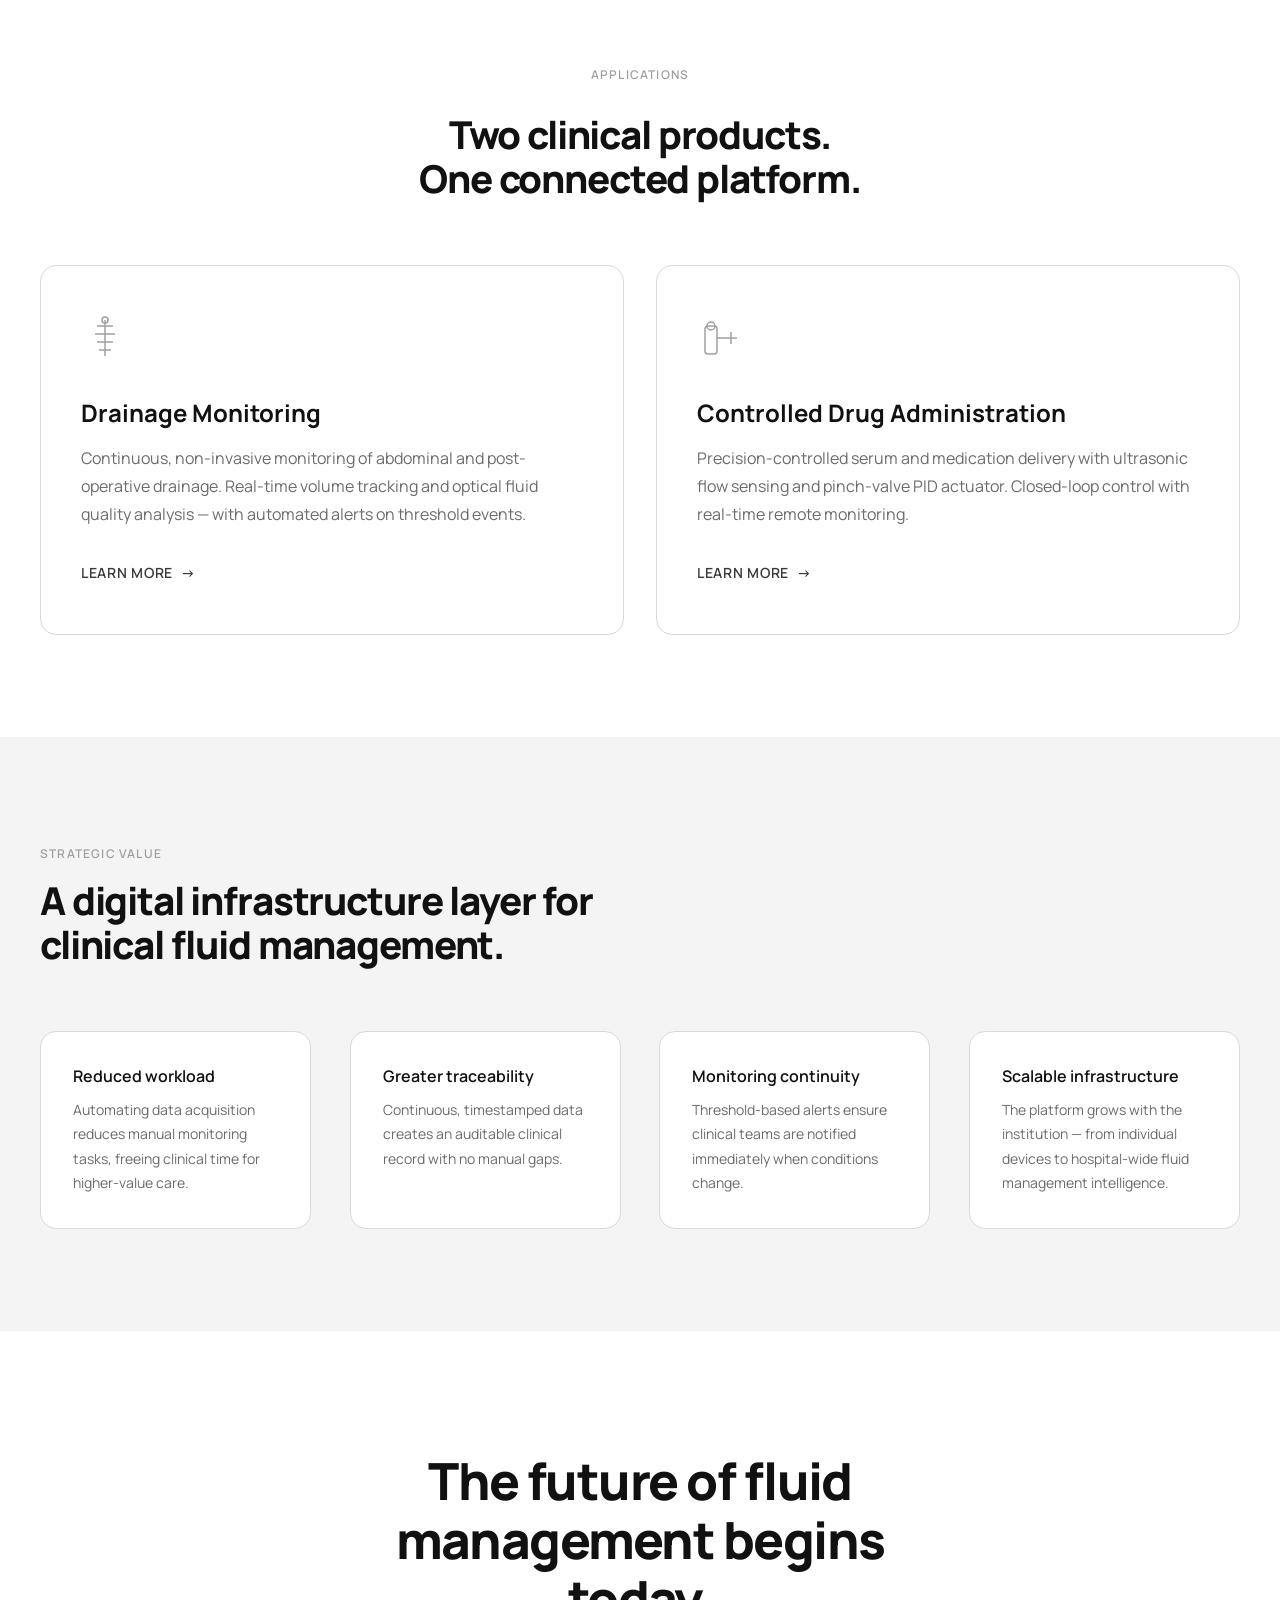
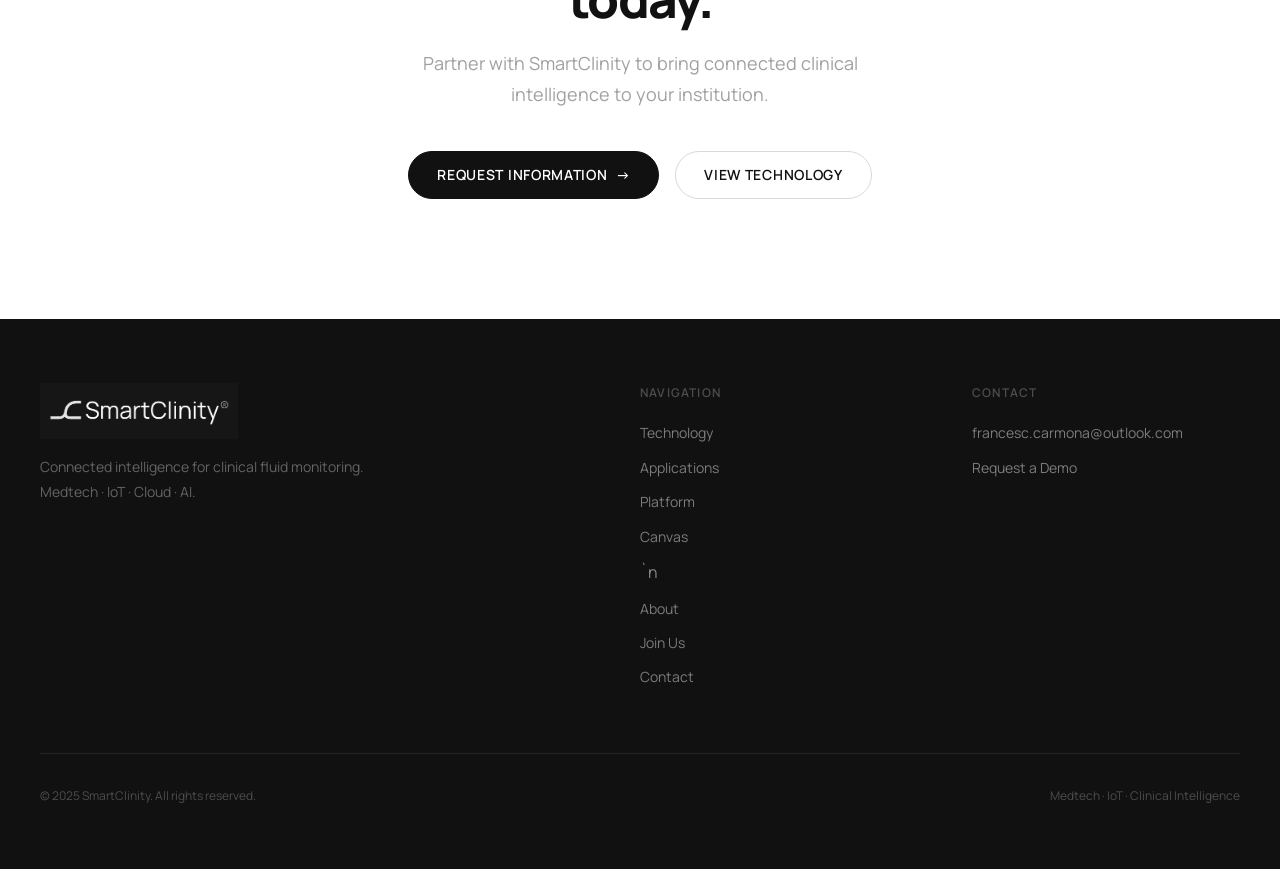
==== commit 1d0e54b4: "Update from local" ====
--- a/index.html
+++ b/index.html
@@ -163,6 +163,7 @@
         <a href="platform.html" class="nav__link">Platform</a>
         <a href="canvas.html" class="nav__link">Canvas</a>
         <a href="about.html" class="nav__link">About</a>
+        <a href="join-us.html" class="nav__link">Join Us</a>
         <a href="contact.html" class="nav__link">Contact</a>
       </div>
       <div class="nav__cta">
@@ -182,6 +183,7 @@
   <a href="platform.html" class="nav__link">Platform</a>
   <a href="canvas.html" class="nav__link">Canvas</a>
         <a href="about.html" class="nav__link">About</a>
+        <a href="join-us.html" class="nav__link">Join Us</a>
   <a href="contact.html" class="nav__link">Contact</a>
   <a href="contact.html" class="btn btn--primary">Request a Demo</a>
 </div>
@@ -606,6 +608,7 @@
           <a href="applications.html" class="footer__link">Applications</a>
           <a href="platform.html" class="footer__link">Platform</a>
           <a href="canvas.html" class="footer__link">Canvas</a>`n          <a href="about.html" class="footer__link">About</a>
+          <a href="join-us.html" class="footer__link">Join Us</a>
           <a href="contact.html" class="footer__link">Contact</a>
         </div>
       </div>
